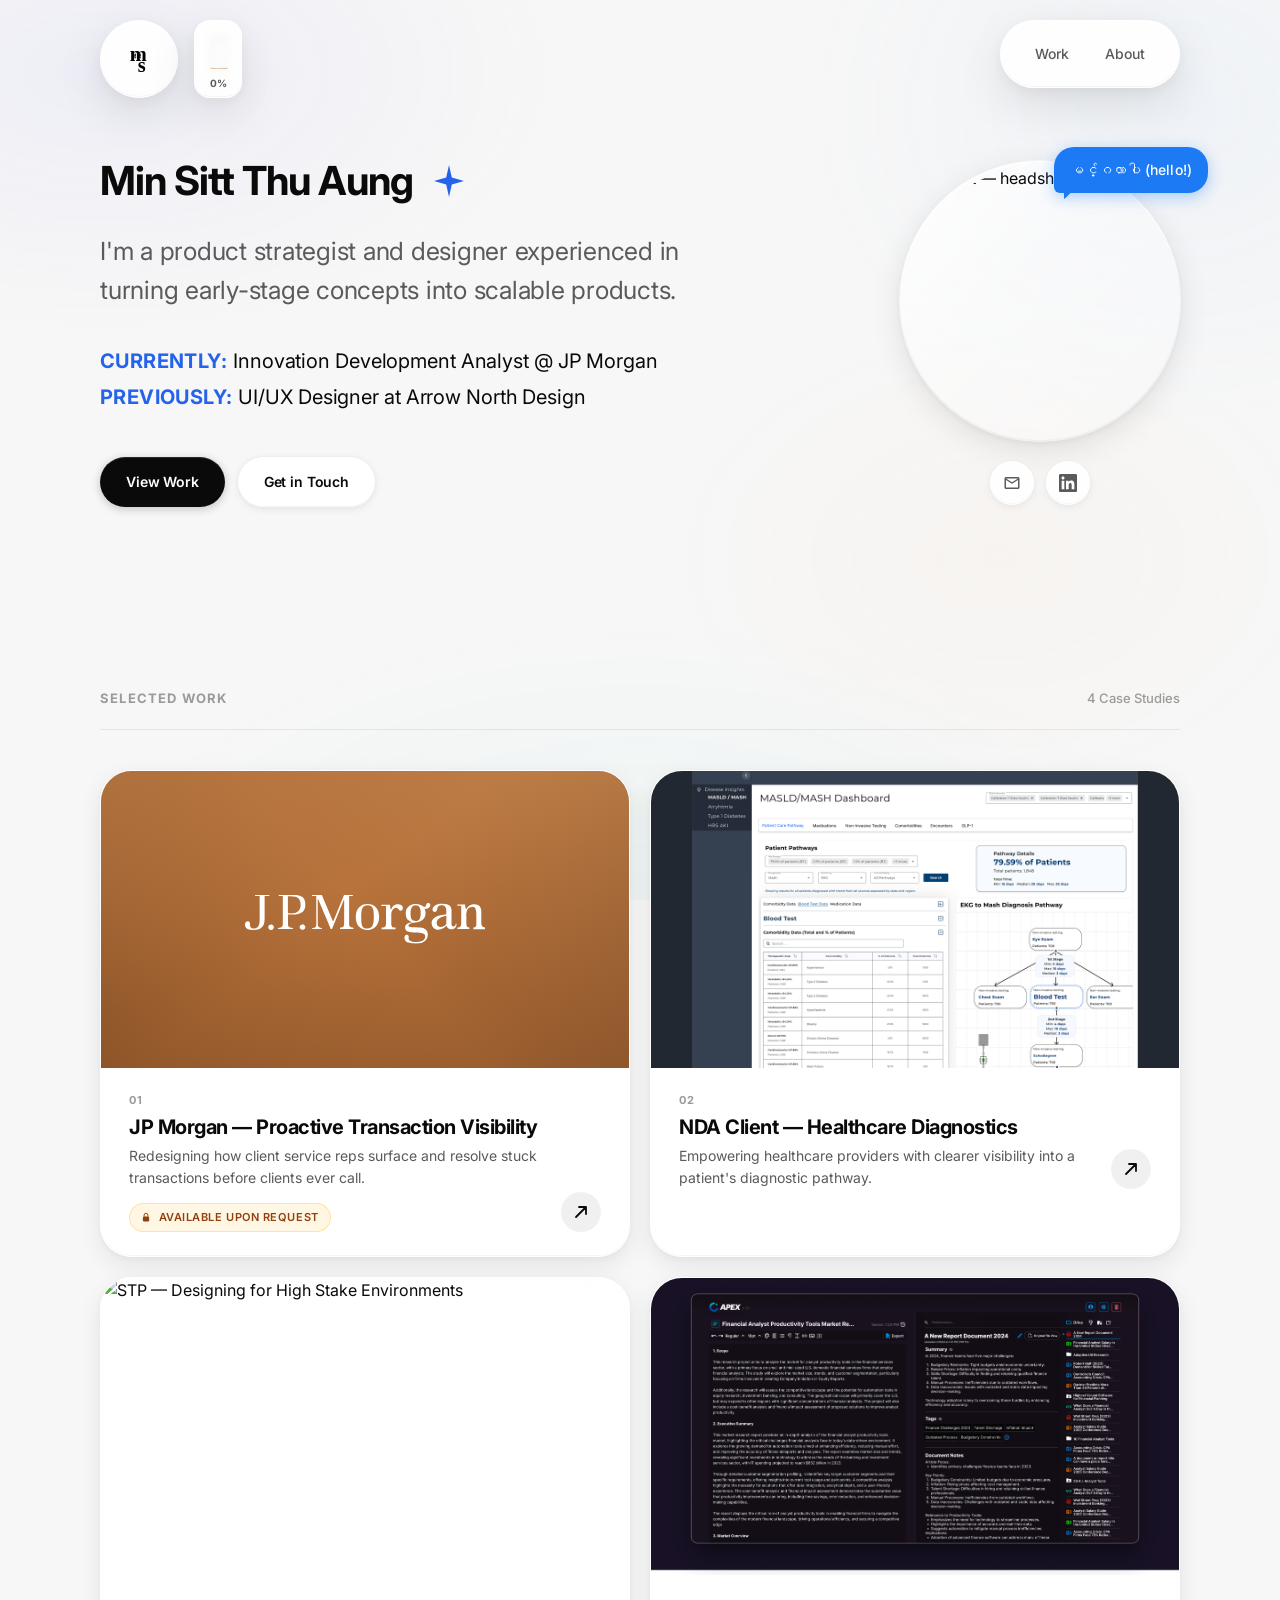
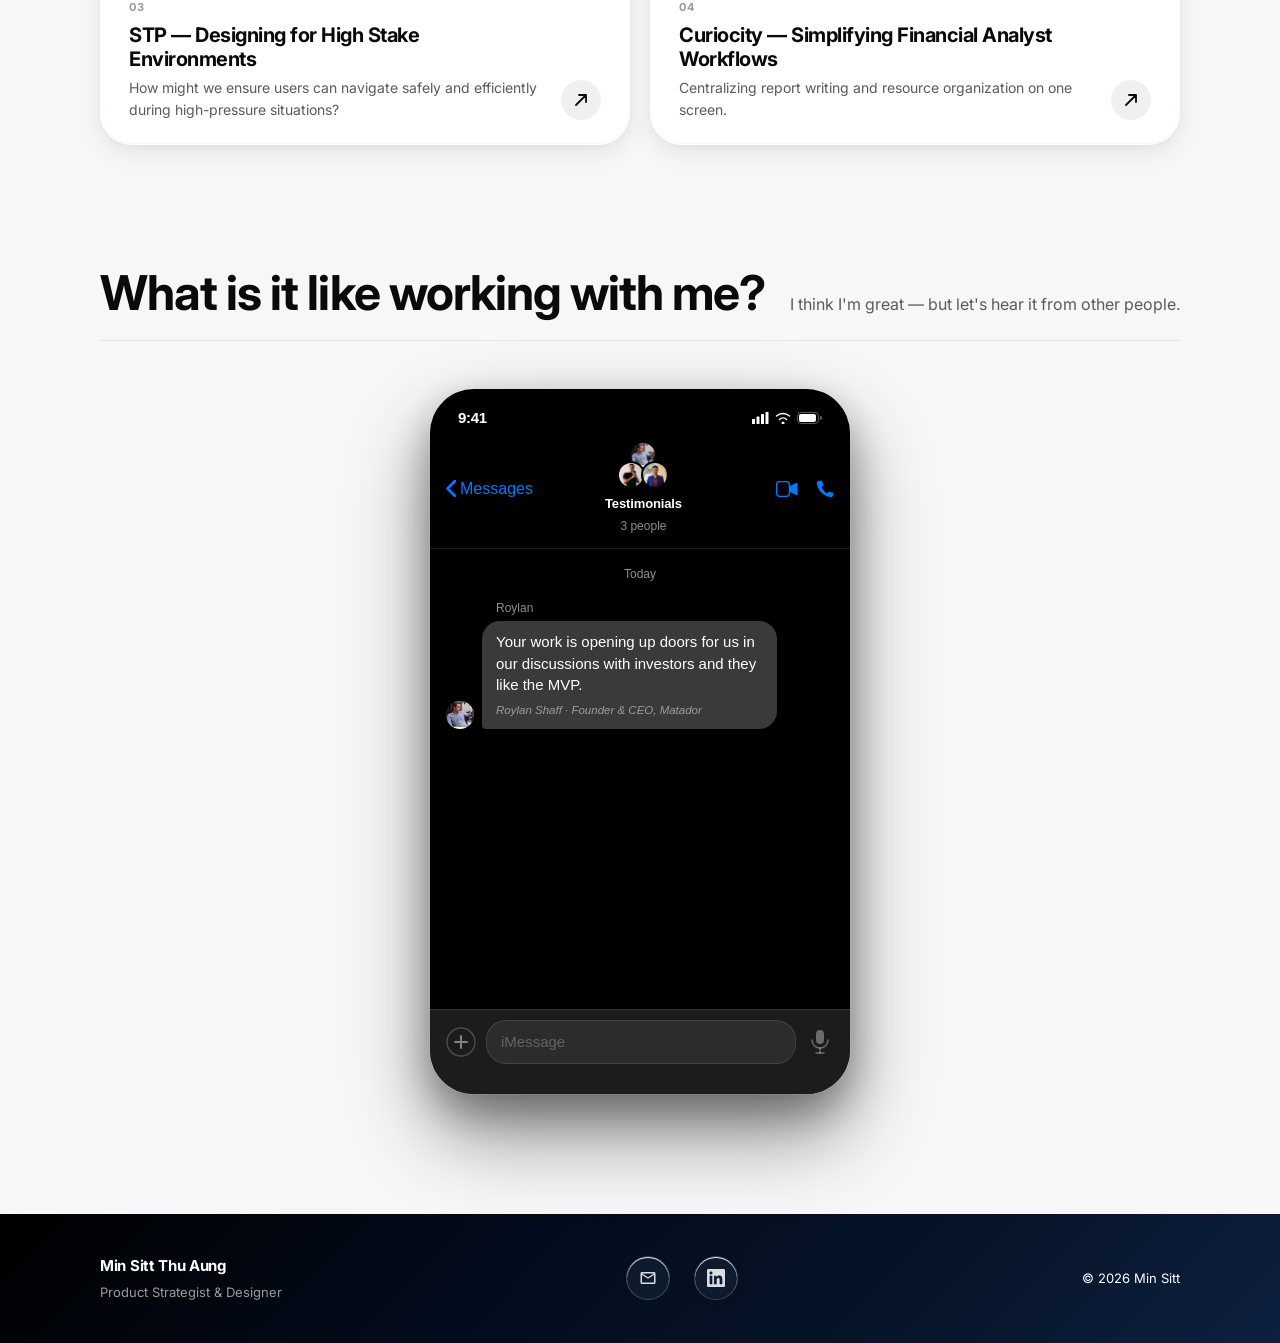
==== index.html @ b894a2c1 "Update Roylan's testimonial message" ====
<!DOCTYPE html>
<html lang="en">
<head>
  <meta charset="UTF-8" />
  <meta name="viewport" content="width=device-width, initial-scale=1.0" />
  <title>Min Sitt — Product Strategist & Designer</title>
  <meta name="description" content="Product strategist and designer experienced in turning early-stage concepts into scalable products." />
  <link rel="stylesheet" href="styles.css" />
  <link rel="stylesheet" href="tea-tracker.css" />
  <link rel="preconnect" href="https://fonts.googleapis.com" />
  <link rel="preconnect" href="https://fonts.gstatic.com" crossorigin />
</head>
<body>

  <!-- ===================== NAVIGATION ===================== -->
  <nav class="nav" role="navigation">
    <div class="nav-left">
      <a href="index.html" class="nav-logo-pill">
        <img src="assets/images/logo.svg" alt="Min Sitt" class="nav-logo" />
      </a>
    </div>
    <div class="nav-links-pill">
      <div class="nav-links">
        <a href="#work">Work</a>
        <a href="about.html">About</a>
      </div>
      <button class="nav-toggle" aria-label="Toggle menu" aria-expanded="false">
        <span></span><span></span><span></span>
      </button>
    </div>
    <div class="nav-mobile" role="menu">
      <a href="#work" role="menuitem">Work</a>
      <a href="about.html" role="menuitem">About</a>
    </div>
  </nav>

  <!-- ===================== HERO ===================== -->
  <main>
    <section class="hero">
      <div class="container">
        <div class="hero-layout">

          <!-- Left: Bio content -->
          <div class="hero-content">
            <h1 class="hero-greeting">
              Min Sitt Thu Aung&nbsp;<em class="hero-star" aria-hidden="true">
                <svg width="36" height="36" viewBox="0 0 36 36" fill="none" xmlns="http://www.w3.org/2000/svg">
                  <path d="M18 2L20.8 14.4L33 18L20.8 21.6L18 34L15.2 21.6L3 18L15.2 14.4L18 2Z" fill="#2563EB"/>
                </svg>
              </em>
            </h1>

            <p class="hero-tagline">
              I'm a product strategist and designer experienced in turning early-stage concepts into scalable products.
            </p>

            <div class="hero-roles">
              <p class="hero-role-line">
                <span class="role-label">CURRENTLY:</span>Innovation Development Analyst @ JP Morgan
              </p>
              <p class="hero-role-line">
                <span class="role-label">PREVIOUSLY:</span>UI/UX Designer at Arrow North Design
              </p>
            </div>

            <div class="hero-cta">
              <a href="#work" class="btn-primary">View Work</a>
              <a href="mailto:minsitt101@gmail.com" class="btn-glass">Get in Touch</a>
            </div>
          </div>

          <!-- Right: Headshot + social icons -->
          <div class="hero-photo-col">
            <div class="hero-photo-wrap">
              <div class="hero-photo-ring">
                <img
                  src="assets/images/headshot.jpg"
                  alt="Min Sitt — headshot"
                  class="hero-photo"
                  loading="eager"
                />
              </div>
              <div class="speech-bubble" aria-hidden="true">
                <span class="speech-bubble-text">မင်္ဂလာပါ (hello!)</span>
              </div>
            </div>
            <div class="hero-socials">
              <!-- Gmail -->
              <a href="mailto:minsitt101@gmail.com" class="social-icon-btn" aria-label="Email Min Sitt">
                <svg viewBox="0 0 24 24" fill="none" xmlns="http://www.w3.org/2000/svg" aria-hidden="true">
                  <path d="M22 6C22 4.9 21.1 4 20 4H4C2.9 4 2 4.9 2 6V18C2 19.1 2.9 20 4 20H20C21.1 20 22 19.1 22 18V6ZM20 6L12 11L4 6H20ZM20 18H4V8L12 13L20 8V18Z" fill="currentColor"/>
                </svg>
              </a>
              <!-- LinkedIn -->
              <a href="https://www.linkedin.com/in/min-sitt-thu-aung/" target="_blank" rel="noopener" class="social-icon-btn" aria-label="Min Sitt on LinkedIn">
                <svg viewBox="0 0 24 24" fill="currentColor" xmlns="http://www.w3.org/2000/svg" aria-hidden="true">
                  <path d="M20.447 20.452H16.893V14.883C16.893 13.555 16.866 11.846 15.041 11.846C13.188 11.846 12.905 13.291 12.905 14.785V20.452H9.351V9H12.765V10.561H12.811C13.288 9.661 14.448 8.711 16.181 8.711C19.782 8.711 20.448 11.081 20.448 14.166V20.452H20.447ZM5.337 7.433C4.193 7.433 3.274 6.507 3.274 5.368C3.274 4.23 4.194 3.305 5.337 3.305C6.477 3.305 7.401 4.23 7.401 5.368C7.401 6.507 6.476 7.433 5.337 7.433ZM7.119 20.452H3.555V9H7.119V20.452ZM22.225 0H1.771C0.792 0 0 0.774 0 1.729V22.271C0 23.227 0.792 24 1.771 24H22.222C23.2 24 24 23.227 24 22.271V1.729C24 0.774 23.2 0 22.222 0H22.225Z"/>
                </svg>
              </a>
            </div>
          </div>

        </div>
      </div>
    </section>

    <!-- ===================== WORK ===================== -->
    <section id="work" class="work">
      <div class="container">

        <div class="section-header">
          <span class="section-title">Selected Work</span>
          <span class="section-count">4 Case Studies</span>
        </div>

        <div class="projects-grid">

          <!-- 01 — JP Morgan Transaction Visibility -->
          <a href="case-study-5.html" class="project-card fade-up">
            <div class="project-preview">
              <div class="grad-jpm project-preview-bg"></div>
              <img src="J.P.Morgan_Logo_0.svg" alt="J.P. Morgan" style="position:absolute;top:50%;left:50%;transform:translate(-50%,-50%);width:240px;height:auto;pointer-events:none;user-select:none;" />
            </div>
            <div class="project-info">
              <div class="project-meta">
                <p class="project-number">01</p>
                <h2 class="project-title">JP Morgan — Proactive Transaction Visibility</h2>
                <p class="project-desc">Redesigning how client service reps surface and resolve stuck transactions before clients ever call.</p>
                <div class="project-tags">
                  <span class="tag tag--nda">
                    <svg viewBox="0 0 16 16" fill="none" xmlns="http://www.w3.org/2000/svg" aria-hidden="true" style="width:10px;height:10px;display:inline-block;vertical-align:middle;margin-right:4px;margin-top:-1px;"><rect x="3" y="7" width="10" height="8" rx="2" fill="currentColor"/><path d="M5 7V5a3 3 0 0 1 6 0v2" stroke="currentColor" stroke-width="1.5" stroke-linecap="round"/></svg>
                    Available Upon Request
                  </span>
                </div>
              </div>
              <div class="project-arrow" aria-hidden="true">
                <svg viewBox="0 0 16 16" fill="none" stroke="currentColor" stroke-width="1.8">
                  <path d="M3 13L13 3M13 3H6M13 3V10" stroke-linecap="round" stroke-linejoin="round"/>
                </svg>
              </div>
            </div>
          </a>

          <!-- 02 — NDA Healthcare -->
          <a href="case-study-3.html" class="project-card fade-up delay-1">
            <div class="project-preview">
              <img src="assets/images/LucemHealthThumbnail.png" alt="NDA Client — Healthcare Diagnostics" />
            </div>
            <div class="project-info">
              <div class="project-meta">
                <p class="project-number">02</p>
                <h2 class="project-title">NDA Client — Healthcare Diagnostics</h2>
                <p class="project-desc">Empowering healthcare providers with clearer visibility into a patient's diagnostic pathway.</p>
              </div>
              <div class="project-arrow" aria-hidden="true">
                <svg viewBox="0 0 16 16" fill="none" stroke="currentColor" stroke-width="1.8">
                  <path d="M3 13L13 3M13 3H6M13 3V10" stroke-linecap="round" stroke-linejoin="round"/>
                </svg>
              </div>
            </div>
          </a>

          <!-- 03 — STP -->
          <a href="case-study-1.html" class="project-card fade-up delay-2">
            <div class="project-preview">
              <img src="assets/images/STPHomePagePicture.png" alt="STP — Designing for High Stake Environments" />
            </div>
            <div class="project-info">
              <div class="project-meta">
                <p class="project-number">03</p>
                <h2 class="project-title">STP — Designing for High Stake Environments</h2>
                <p class="project-desc">How might we ensure users can navigate safely and efficiently during high-pressure situations?</p>
              </div>
              <div class="project-arrow" aria-hidden="true">
                <svg viewBox="0 0 16 16" fill="none" stroke="currentColor" stroke-width="1.8">
                  <path d="M3 13L13 3M13 3H6M13 3V10" stroke-linecap="round" stroke-linejoin="round"/>
                </svg>
              </div>
            </div>
          </a>

          <!-- 04 — Curiocity -->
          <a href="case-study-2.html" class="project-card fade-up delay-3">
            <div class="project-preview">
              <img src="assets/images/CuriocityThumbnail.png" alt="Curiocity — Simplifying Financial Analyst Workflows" />
            </div>
            <div class="project-info">
              <div class="project-meta">
                <p class="project-number">04</p>
                <h2 class="project-title">Curiocity — Simplifying Financial Analyst Workflows</h2>
                <p class="project-desc">Centralizing report writing and resource organization on one screen.</p>
              </div>
              <div class="project-arrow" aria-hidden="true">
                <svg viewBox="0 0 16 16" fill="none" stroke="currentColor" stroke-width="1.8">
                  <path d="M3 13L13 3M13 3H6M13 3V10" stroke-linecap="round" stroke-linejoin="round"/>
                </svg>
              </div>
            </div>
          </a>

        </div>
      </div>
    </section>
    <!-- ===================== TESTIMONIALS ===================== -->
    <section id="testimonials" class="testimonials">
      <div class="container">
        <div class="section-header testimonials-section-header">
          <h2 class="testimonials-heading">What is it like working with me?</h2>
          <p class="testimonials-subheading">I think I'm great — but let's hear it from other people.</p>
        </div>
      </div>

      <!-- iMessage Group Chat -->
      <div class="container">
        <div class="imsg-window fade-up" id="imsgWindow">

          <!-- Status bar -->
          <div class="imsg-status-bar">
            <span class="imsg-time">9:41</span>
            <div class="imsg-status-icons">
              <svg width="17" height="12" viewBox="0 0 17 12" fill="white" aria-hidden="true"><rect x="0" y="7" width="3" height="5" rx="0.5"/><rect x="4.5" y="4.5" width="3" height="7.5" rx="0.5"/><rect x="9" y="2" width="3" height="10" rx="0.5"/><rect x="13.5" y="0" width="3" height="12" rx="0.5"/></svg>
              <svg width="16" height="12" viewBox="0 0 16 12" fill="none" aria-hidden="true"><circle cx="8" cy="11" r="1.5" fill="white"/><path d="M4.5 7.5a5 5 0 0 1 7 0" stroke="white" stroke-width="1.5" stroke-linecap="round"/><path d="M1.5 4a10 10 0 0 1 13 0" stroke="white" stroke-width="1.5" stroke-linecap="round"/></svg>
              <svg width="25" height="12" viewBox="0 0 25 12" fill="none" aria-hidden="true"><rect x="0.5" y="0.5" width="21" height="11" rx="3.5" stroke="white" stroke-opacity="0.35"/><rect x="2" y="2" width="17" height="8" rx="2" fill="white"/><path d="M23 4v4a2 2 0 0 0 0-4z" fill="white" fill-opacity="0.4"/></svg>
            </div>
          </div>

          <!-- Chat header -->
          <div class="imsg-header">
            <button class="imsg-back" aria-label="Back">
              <svg width="10" height="17" viewBox="0 0 10 17" fill="none" aria-hidden="true"><path d="M9 1L1.5 8.5 9 16" stroke="#007AFF" stroke-width="2.5" stroke-linecap="round" stroke-linejoin="round"/></svg>
              <span>Messages</span>
            </button>
            <div class="imsg-header-center">
              <div class="imsg-cluster">
                <img src="assets/images/RoylanShaffHeadshot.jpeg" alt="" class="imsg-cluster-img imsg-cluster-img--1">
                <img src="assets/images/WillBreenHeadshot.jpeg"   alt="" class="imsg-cluster-img imsg-cluster-img--2">
                <img src="assets/images/VikasHeadshot.jpeg"       alt="" class="imsg-cluster-img imsg-cluster-img--3">
              </div>
              <span class="imsg-group-name">Testimonials</span>
              <span class="imsg-member-count">3 people</span>
            </div>
            <div class="imsg-header-actions">
              <button class="imsg-icon-btn" aria-label="Video call">
                <svg width="22" height="16" viewBox="0 0 22 16" fill="none" aria-hidden="true"><rect x="0.5" y="0.5" width="13" height="15" rx="3.5" stroke="#007AFF" stroke-width="1.5"/><path d="M14 5l7.5-3.5v13L14 11V5z" fill="#007AFF"/></svg>
              </button>
              <button class="imsg-icon-btn" aria-label="Phone call">
                <svg width="18" height="18" viewBox="0 0 18 18" fill="none" aria-hidden="true"><path d="M16.5 12.9l-2.8-1.2a1.5 1.5 0 0 0-1.7.4l-1.1 1.3A11.5 11.5 0 0 1 5.6 7l1.3-1.1a1.5 1.5 0 0 0 .4-1.7L6.1 1.5A1.5 1.5 0 0 0 4.4.6L1.8 1.3A1.5 1.5 0 0 0 .75 2.8C1.6 10.5 7.5 16.4 15.2 17.25a1.5 1.5 0 0 0 1.5-1.05l.7-2.6a1.5 1.5 0 0 0-.9-1.7z" fill="#007AFF"/></svg>
              </button>
            </div>
          </div>

          <!-- Chat body -->
          <div class="imsg-body" id="imsgBody">
            <div class="imsg-date-sep">Today</div>

            <!-- Typing: Roylan -->
            <div class="imsg-row imsg-row--in imsg-row--hidden" id="imsgTyping0">
              <img class="imsg-avatar-sm" src="assets/images/RoylanShaffHeadshot.jpeg" alt="">
              <div class="imsg-typing-dots"><span></span><span></span><span></span></div>
            </div>

            <!-- Message 1: Roylan -->
            <div class="imsg-row imsg-row--in imsg-row--hidden" id="imsgMsg0">
              <img class="imsg-avatar-sm" src="assets/images/RoylanShaffHeadshot.jpeg" alt="">
              <div class="imsg-col">
                <span class="imsg-sender-name">Roylan</span>
                <div class="imsg-bubble imsg-bubble--in">
                  Your work is opening up doors for us in our discussions with investors and they like the MVP.
                  <span class="imsg-credit">Roylan Shaff &middot; Founder &amp; CEO, Matador</span>
                </div>
              </div>
            </div>

            <!-- Typing: Will -->
            <div class="imsg-row imsg-row--in imsg-row--hidden" id="imsgTyping1">
              <img class="imsg-avatar-sm" src="assets/images/WillBreenHeadshot.jpeg" alt="">
              <div class="imsg-typing-dots"><span></span><span></span><span></span></div>
            </div>

            <!-- Message 2: Will -->
            <div class="imsg-row imsg-row--in imsg-row--hidden" id="imsgMsg1">
              <img class="imsg-avatar-sm" src="assets/images/WillBreenHeadshot.jpeg" alt="">
              <div class="imsg-col">
                <span class="imsg-sender-name">Will</span>
                <div class="imsg-bubble imsg-bubble--in">
                  Collaborating with Min has been an incredible experience. He embraced uncertainty and consistently asked questions whenever the next steps were unclear. He is eager for new challenges and will remain a valuable asset to any company, large or small.
                  <span class="imsg-credit">Will Breen &middot; CEO, Arrow North Design</span>
                </div>
              </div>
            </div>

            <!-- Typing: Vikas -->
            <div class="imsg-row imsg-row--in imsg-row--hidden" id="imsgTyping2">
              <img class="imsg-avatar-sm" src="assets/images/VikasHeadshot.jpeg" alt="">
              <div class="imsg-typing-dots"><span></span><span></span><span></span></div>
            </div>

            <!-- Message 3: Vikas -->
            <div class="imsg-row imsg-row--in imsg-row--hidden" id="imsgMsg2">
              <img class="imsg-avatar-sm" src="assets/images/VikasHeadshot.jpeg" alt="">
              <div class="imsg-col">
                <span class="imsg-sender-name">Vikas</span>
                <div class="imsg-bubble imsg-bubble--in">
                  Min Sitt had a genuine hand in one of our most meaningful early bets &#x2014; a pre-stay check-in that turned guest survey responses into personalized amenity recommendations. He pushed the concept further than we expected, and his thinking is still baked into how the product works today.
                  <span class="imsg-credit">Vikas Bhetanabhotla &middot; CEO, Nomify</span>
                </div>
              </div>
            </div>

            <!-- My reply -->
            <div class="imsg-row imsg-row--out imsg-row--hidden" id="imsgReply">
              <div class="imsg-col imsg-col--out">
                <div class="imsg-bubble imsg-bubble--out">Great working with you all!</div>
                <span class="imsg-delivered">Delivered</span>
              </div>
            </div>
          </div>

          <!-- Input bar (decorative) -->
          <div class="imsg-input-bar">
            <button class="imsg-input-icon" aria-hidden="true" tabindex="-1">
              <svg width="30" height="30" viewBox="0 0 30 30" fill="none"><circle cx="15" cy="15" r="14" stroke="rgba(255,255,255,0.2)" stroke-width="1.5"/><path d="M15 9v12M9 15h12" stroke="rgba(255,255,255,0.45)" stroke-width="2" stroke-linecap="round"/></svg>
            </button>
            <div class="imsg-input-pill">
              <span class="imsg-input-placeholder">iMessage</span>
            </div>
            <button class="imsg-input-icon" aria-hidden="true" tabindex="-1">
              <svg width="28" height="28" viewBox="0 0 28 28" fill="none"><rect x="10" y="2" width="8" height="14" rx="4" fill="rgba(255,255,255,0.35)"/><path d="M6 12a8 8 0 0 0 16 0" stroke="rgba(255,255,255,0.35)" stroke-width="1.5" stroke-linecap="round" fill="none"/><line x1="14" y1="20" x2="14" y2="25" stroke="rgba(255,255,255,0.35)" stroke-width="1.5" stroke-linecap="round"/><line x1="10" y1="25" x2="18" y2="25" stroke="rgba(255,255,255,0.35)" stroke-width="1.5" stroke-linecap="round"/></svg>
            </button>
          </div>

        </div>
      </div>

    </section>
  </main>

  <!-- ===================== FOOTER ===================== -->
  <footer class="footer">
    <div class="container">
      <div class="footer-inner">
        <div class="footer-left">
          <span class="footer-name">Min Sitt Thu Aung</span>
          <span class="footer-tagline">Product Strategist &amp; Designer</span>
        </div>
        <nav class="footer-links" aria-label="Footer links">
          <a href="mailto:minsitt101@gmail.com" class="social-icon-btn" aria-label="Email Min Sitt">
            <svg viewBox="0 0 24 24" fill="none" xmlns="http://www.w3.org/2000/svg" aria-hidden="true">
              <path d="M22 6C22 4.9 21.1 4 20 4H4C2.9 4 2 4.9 2 6V18C2 19.1 2.9 20 4 20H20C21.1 20 22 19.1 22 18V6ZM20 6L12 11L4 6H20ZM20 18H4V8L12 13L20 8V18Z" fill="currentColor"/>
            </svg>
          </a>
          <a href="https://www.linkedin.com/in/min-sitt-thu-aung/" target="_blank" rel="noopener" class="social-icon-btn" aria-label="Min Sitt on LinkedIn">
            <svg viewBox="0 0 24 24" fill="currentColor" xmlns="http://www.w3.org/2000/svg" aria-hidden="true">
              <path d="M20.447 20.452H16.893V14.883C16.893 13.555 16.866 11.846 15.041 11.846C13.188 11.846 12.905 13.291 12.905 14.785V20.452H9.351V9H12.765V10.561H12.811C13.288 9.661 14.448 8.711 16.181 8.711C19.782 8.711 20.448 11.081 20.448 14.166V20.452H20.447ZM5.337 7.433C4.193 7.433 3.274 6.507 3.274 5.368C3.274 4.23 4.194 3.305 5.337 3.305C6.477 3.305 7.401 4.23 7.401 5.368C7.401 6.507 6.476 7.433 5.337 7.433ZM7.119 20.452H3.555V9H7.119V20.452ZM22.225 0H1.771C0.792 0 0 0.774 0 1.729V22.271C0 23.227 0.792 24 1.771 24H22.222C23.2 24 24 23.227 24 22.271V1.729C24 0.774 23.2 0 22.222 0H22.225Z"/>
            </svg>
          </a>
        </nav>
        <span class="footer-copy">&copy; 2026 Min Sitt</span>
      </div>
    </div>
  </footer>

  <!-- Idle nudge -->
  <a href="#work" class="idle-nudge" id="idleNudge" aria-hidden="true">
    <span class="idle-nudge-text">Still here? Check out my work below!</span>
    <svg class="idle-nudge-arrow" viewBox="0 0 16 16" fill="none" stroke="currentColor" stroke-width="2" width="16" height="16">
      <path d="M3 6l5 5 5-5" stroke-linecap="round" stroke-linejoin="round"/>
    </svg>
  </a>

  <script src="script.js"></script>
  <script src="tea-tracker.js"></script>
</body>
</html>
---- styles.css ----
/* ============================================
   MIN SITT — PORTFOLIO
   Design System: Apple Liquid Glass Aesthetic
   ============================================ */

@import url('https://fonts.googleapis.com/css2?family=Inter:ital,opsz,wght@0,14..32,300;0,14..32,400;0,14..32,500;0,14..32,600;0,14..32,700;1,14..32,400&display=swap');
@import url('https://fonts.googleapis.com/css2?family=Libre+Baskerville:ital,wght@0,400;0,700;1,400&display=swap');

/* --- Root Variables --- */
:root {
  --font: 'Inter', -apple-system, BlinkMacSystemFont, 'Segoe UI', sans-serif;

  /* Colors */
  --bg: #F7F7F7;
  --surface: #FFFFFF;
  --text-primary: #0A0A0A;
  --text-secondary: #5A5A5A;
  --text-tertiary: #9A9A9A;
  --accent-blue: #2563EB;  /* blue for CURRENTLY / PREVIOUSLY */
  --border: rgba(0, 0, 0, 0.07);

  /* Liquid Glass */
  --glass-bg: rgba(255, 255, 255, 0.72);
  --glass-bg-strong: rgba(255, 255, 255, 0.90);
  --glass-border: rgba(255, 255, 255, 0.65);
  --glass-border-subtle: rgba(0, 0, 0, 0.07);
  --glass-blur: blur(24px) saturate(180%);
  --glass-blur-strong: blur(48px) saturate(200%);

  /* Shadows */
  --shadow-xs:  0 1px 3px rgba(0,0,0,0.05), 0 1px 2px rgba(0,0,0,0.03);
  --shadow-sm:  0 2px 8px rgba(0,0,0,0.06), 0 1px 3px rgba(0,0,0,0.04);
  --shadow-md:  0 8px 24px rgba(0,0,0,0.08), 0 2px 8px rgba(0,0,0,0.04);
  --shadow-lg:  0 16px 48px rgba(0,0,0,0.10), 0 4px 16px rgba(0,0,0,0.05);
  --shadow-xl:  0 32px 80px rgba(0,0,0,0.12), 0 8px 24px rgba(0,0,0,0.06);
  --glass-inset: inset 0 1px 0 rgba(255,255,255,0.90), inset 0 -1px 0 rgba(0,0,0,0.04);

  /* Radii */
  --r-sm:   10px;
  --r-md:   16px;
  --r-lg:   24px;
  --r-xl:   32px;
  --r-2xl:  40px;
  --r-pill: 100px;

  /* Transitions */
  --ease: cubic-bezier(0.25, 0.46, 0.45, 0.94);
  --ease-out: cubic-bezier(0.0, 0.0, 0.2, 1);
  --dur: 0.3s;
  --dur-slow: 0.55s;
}

/* --- Reset --- */
*, *::before, *::after { box-sizing: border-box; margin: 0; padding: 0; }

html {
  scroll-behavior: smooth;
  -webkit-font-smoothing: antialiased;
  -moz-osx-font-smoothing: grayscale;
  text-rendering: optimizeLegibility;
}

body {
  font-family: var(--font);
  background-color: var(--bg);
  color: var(--text-primary);
  line-height: 1.6;
  overflow-x: hidden;
}

a { text-decoration: none; color: inherit; }
img { max-width: 100%; height: auto; display: block; }

/* Ambient background — gives glass something to refract against */
body::before {
  content: '';
  position: fixed;
  inset: 0;
  background:
    radial-gradient(ellipse 55% 45% at 8%  8%,  rgba(99,102,241,0.06)  0%, transparent 65%),
    radial-gradient(ellipse 45% 55% at 92% 12%, rgba(96,165,250,0.05)  0%, transparent 65%),
    radial-gradient(ellipse 65% 45% at 50% 98%, rgba(20,184,166,0.04)  0%, transparent 65%),
    radial-gradient(ellipse 40% 40% at 78% 62%, rgba(251,146,60,0.03)  0%, transparent 65%);
  pointer-events: none;
  z-index: -1;
}

/* --- Container --- */
.container {
  max-width: 1160px;
  margin: 0 auto;
  padding: 0 40px;
}

/* ============================================
   NAVIGATION — Floating Glass Pill
   ============================================ */
.nav {
  position: fixed;
  top: 20px;
  left: 0;
  right: 0;
  z-index: 1000;
  max-width: 1160px;
  margin: 0 auto;
  padding: 0 40px;
  display: flex;
  justify-content: space-between;
  align-items: flex-start;
  pointer-events: none;
}

/* Left nav group: logo pill + tea tracker */
.nav-left {
  display: flex;
  align-items: flex-start;
  gap: 16px;
}

/* Shared glass pill base */
.nav-logo-pill,
.nav-links-pill {
  background: var(--glass-bg-strong);
  backdrop-filter: var(--glass-blur-strong);
  -webkit-backdrop-filter: var(--glass-blur-strong);
  border: 1px solid var(--glass-border);
  box-shadow: var(--glass-inset), var(--shadow-lg);
  pointer-events: auto;
  transition: box-shadow var(--dur) var(--ease);
}

/* Left: circular logo pill */
.nav-logo-pill {
  display: flex;
  align-items: center;
  justify-content: center;
  border-radius: 50%;
  width: 78px;
  height: 78px;
  flex-shrink: 0;
}

.nav-logo {
  display: block;
  height: 54px;
  width: auto;
}

/* Right: links pill */
.nav-links-pill {
  border-radius: var(--r-pill);
  padding: 14px 18px;
  display: flex;
  align-items: center;
}

.nav-links {
  display: flex;
  align-items: center;
  gap: 4px;
}

.nav-links a {
  font-size: 14px;
  font-weight: 500;
  color: var(--text-secondary);
  padding: 8px 16px;
  border-radius: var(--r-pill);
  transition: all var(--dur) var(--ease);
  white-space: nowrap;
}
.nav-links a:hover, .nav-links a.active {
  color: var(--text-primary);
  background: rgba(0,0,0,0.055);
}

/* Hamburger */
.nav-toggle {
  display: none;
  flex-direction: column;
  gap: 5px;
  background: none;
  border: none;
  cursor: pointer;
  padding: 8px;
  border-radius: var(--r-sm);
  color: var(--text-primary);
  transition: background var(--dur) var(--ease);
}
.nav-toggle:hover { background: rgba(0,0,0,0.05); }
.nav-toggle span {
  display: block;
  width: 20px;
  height: 1.5px;
  background: currentColor;
  border-radius: 2px;
  transition: all var(--dur) var(--ease);
}
.nav-toggle.open span:nth-child(1) { transform: translateY(6.5px) rotate(45deg); }
.nav-toggle.open span:nth-child(2) { opacity: 0; transform: scaleX(0); }
.nav-toggle.open span:nth-child(3) { transform: translateY(-6.5px) rotate(-45deg); }

/* Mobile dropdown */
.nav-mobile {
  display: none;
  position: absolute;
  top: calc(100% + 10px);
  left: 0; right: 0;
  background: var(--glass-bg-strong);
  backdrop-filter: var(--glass-blur-strong);
  -webkit-backdrop-filter: var(--glass-blur-strong);
  border: 1px solid var(--glass-border);
  border-radius: var(--r-lg);
  box-shadow: var(--glass-inset), var(--shadow-xl);
  padding: 10px;
  flex-direction: column;
  gap: 2px;
  animation: menuIn 0.22s var(--ease) both;
  pointer-events: auto;
}
.nav-mobile.open { display: flex; }
.nav-mobile a {
  font-size: 16px;
  font-weight: 500;
  color: var(--text-secondary);
  padding: 14px 18px;
  border-radius: var(--r-md);
  transition: all var(--dur) var(--ease);
}
.nav-mobile a:hover { color: var(--text-primary); background: rgba(0,0,0,0.04); }

@keyframes menuIn {
  from { opacity: 0; transform: translateY(-8px); }
  to   { opacity: 1; transform: translateY(0); }
}

/* ============================================
   HERO
   1999–1100px desktop spec:
     Name:    40px
     Tagline: 25px
     Role:    20px
   ============================================ */
.hero {
  padding-top: 158px;
  padding-bottom: 100px;
}

.hero-greeting {
  font-size: 40px;
  font-weight: 700;
  letter-spacing: -0.025em;
  line-height: 1.15;
  color: var(--text-primary);
  margin-bottom: 28px;
  display: flex;
  align-items: center;
  gap: 10px;
  flex-wrap: wrap;
  opacity: 0;
  animation: fadeUp 0.65s var(--ease) 0.05s both;
}

.hero-star {
  display: inline-flex;
  align-items: center;
  color: var(--accent-blue);
  font-style: normal;
}

.hero-tagline {
  font-size: 25px;
  font-weight: 400;
  line-height: 1.55;
  color: var(--text-secondary);
  max-width: 640px;
  margin-bottom: 36px;
  letter-spacing: -0.01em;
  opacity: 0;
  animation: fadeUp 0.65s var(--ease) 0.15s both;
}

.hero-roles {
  display: flex;
  flex-direction: column;
  gap: 6px;
  margin-bottom: 44px;
  opacity: 0;
  animation: fadeUp 0.65s var(--ease) 0.25s both;
}

.hero-role-line {
  font-size: 20px;
  font-weight: 400;
  line-height: 1.5;
  color: var(--text-primary);
  letter-spacing: -0.005em;
}

.hero-role-line .role-label {
  font-weight: 700;
  color: var(--accent-blue);
  letter-spacing: 0.02em;
  font-size: 20px;
  margin-right: 6px;
}

.hero-cta {
  display: flex;
  align-items: center;
  gap: 12px;
  flex-wrap: wrap;
  opacity: 0;
  animation: fadeUp 0.65s var(--ease) 0.35s both;
}

/* Buttons */
.btn-primary {
  display: inline-flex;
  align-items: center;
  gap: 8px;
  background: var(--text-primary);
  color: #FFF;
  font-size: 14px;
  font-weight: 600;
  letter-spacing: -0.01em;
  padding: 14px 26px;
  border-radius: var(--r-pill);
  box-shadow: 0 2px 10px rgba(0,0,0,0.22), inset 0 1px 0 rgba(255,255,255,0.12);
  transition: all var(--dur) var(--ease);
}
.btn-primary:hover {
  transform: translateY(-2px) scale(1.02);
  box-shadow: 0 8px 28px rgba(0,0,0,0.26), inset 0 1px 0 rgba(255,255,255,0.12);
  opacity: 0.88;
}
.btn-primary:active { transform: translateY(0) scale(0.99); }

.btn-glass {
  display: inline-flex;
  align-items: center;
  gap: 8px;
  background: var(--glass-bg-strong);
  backdrop-filter: var(--glass-blur);
  -webkit-backdrop-filter: var(--glass-blur);
  border: 1px solid var(--glass-border-subtle);
  color: var(--text-primary);
  font-size: 14px;
  font-weight: 600;
  letter-spacing: -0.01em;
  padding: 14px 26px;
  border-radius: var(--r-pill);
  box-shadow: var(--glass-inset), var(--shadow-sm);
  transition: all var(--dur) var(--ease);
}
.btn-glass:hover {
  transform: translateY(-2px) scale(1.02);
  box-shadow: var(--glass-inset), var(--shadow-md);
}
.btn-glass:active { transform: translateY(0) scale(0.99); }

/* ============================================
   HERO LAYOUT — Side by side
   ============================================ */
.hero-layout {
  display: flex;
  align-items: center;
  gap: 72px;
}

.hero-content {
  flex: 1;
  min-width: 0;
}

/* ---- Photo column ---- */
.hero-photo-col {
  flex-shrink: 0;
  display: flex;
  flex-direction: column;
  align-items: center;
  gap: 20px;
  opacity: 0;
  animation: fadeUp 0.65s var(--ease) 0.4s both;
}

.hero-photo-wrap {
  position: relative;
}

/* Outer glow ring — Liquid Glass style */
.hero-photo-ring {
  width: 280px;
  height: 280px;
  border-radius: 50%;
  padding: 5px;
  background: linear-gradient(
    135deg,
    rgba(255, 255, 255, 0.90) 0%,
    rgba(255, 255, 255, 0.45) 40%,
    rgba(255, 255, 255, 0.20) 100%
  );
  box-shadow:
    0 0 0 1px rgba(255, 255, 255, 0.60),
    0 8px 32px rgba(0, 0, 0, 0.10),
    0 2px 8px rgba(0, 0, 0, 0.06),
    inset 0 1px 0 rgba(255, 255, 255, 0.95),
    inset 0 -1px 0 rgba(0, 0, 0, 0.04);
  backdrop-filter: blur(2px);
  -webkit-backdrop-filter: blur(2px);
  transition: box-shadow var(--dur-slow) var(--ease);
}

.hero-photo-ring:hover {
  box-shadow:
    0 0 0 1px rgba(255, 255, 255, 0.75),
    0 16px 48px rgba(0, 0, 0, 0.13),
    0 4px 12px rgba(0, 0, 0, 0.07),
    inset 0 1px 0 rgba(255, 255, 255, 0.95),
    inset 0 -1px 0 rgba(0, 0, 0, 0.04);
}

.hero-photo {
  width: 100%;
  height: 100%;
  border-radius: 50%;
  object-fit: cover;
  object-position: center top;
  display: block;
}

/* ---- Social icons ---- */
.hero-socials {
  display: flex;
  align-items: center;
  gap: 12px;
}

.social-icon-btn {
  display: inline-flex;
  align-items: center;
  justify-content: center;
  width: 44px;
  height: 44px;
  border-radius: 50%;
  background: var(--glass-bg-strong);
  backdrop-filter: var(--glass-blur);
  -webkit-backdrop-filter: var(--glass-blur);
  border: 1px solid var(--glass-border);
  box-shadow: var(--glass-inset), var(--shadow-sm);
  color: var(--text-secondary);
  transition: all var(--dur) var(--ease);
}

.social-icon-btn svg {
  width: 18px;
  height: 18px;
}

.social-icon-btn:hover {
  color: var(--text-primary);
  background: rgba(255, 255, 255, 0.95);
  transform: translateY(-2px) scale(1.06);
  box-shadow: var(--glass-inset), var(--shadow-md);
}

.social-icon-btn:active {
  transform: translateY(0) scale(0.97);
}

/* ============================================
   WORK SECTION
   ============================================ */
.work {
  padding: 80px 0 120px;
}

.section-header {
  display: flex;
  align-items: baseline;
  justify-content: space-between;
  margin-bottom: 40px;
  padding-bottom: 20px;
  border-bottom: 1px solid var(--border);
}

.section-title {
  font-size: 13px;
  font-weight: 700;
  letter-spacing: 0.09em;
  text-transform: uppercase;
  color: var(--text-tertiary);
}

.section-count {
  font-size: 13px;
  font-weight: 500;
  color: var(--text-tertiary);
}

/* Projects Grid */
.projects-grid {
  display: grid;
  grid-template-columns: repeat(2, 1fr);
  gap: 20px;
}


/* Project Card — Liquid Glass */
.project-card {
  display: block;
  border-radius: var(--r-xl);
  overflow: hidden;
  text-decoration: none;
  color: inherit;
  background: var(--glass-bg-strong);
  backdrop-filter: var(--glass-blur);
  -webkit-backdrop-filter: var(--glass-blur);
  border: 1px solid rgba(255,255,255,0.75);
  box-shadow: var(--glass-inset), var(--shadow-md);
  transition:
    transform var(--dur) var(--ease),
    box-shadow var(--dur) var(--ease);
  position: relative;
}
.project-card:hover {
  transform: translateY(-7px) scale(1.006);
  box-shadow: var(--glass-inset), var(--shadow-xl);
}
.project-card:active {
  transform: translateY(-2px) scale(1.003);
}

/* Preview */
.project-preview {
  width: 100%;
  aspect-ratio: 16 / 9;
  overflow: hidden;
  position: relative;
}

.project-preview-bg {
  width: 100%; height: 100%;
  transition: transform var(--dur-slow) var(--ease);
}
.project-card:hover .project-preview-bg { transform: scale(1.04); }

.project-preview img {
  position: absolute;
  inset: 0;
  width: 100%; height: 100%;
  object-fit: cover;
  transition: transform var(--dur-slow) var(--ease);
}
.project-card:hover .project-preview img { transform: scale(1.04); }

/* Info panel */
.project-info {
  padding: 24px 28px;
  position: relative;
  padding-right: 80px;
}

.project-meta { flex: 1; }

.project-number {
  font-size: 11px;
  font-weight: 700;
  letter-spacing: 0.08em;
  text-transform: uppercase;
  color: var(--text-tertiary);
  margin-bottom: 6px;
}

.project-title {
  font-size: 20px;
  font-weight: 700;
  letter-spacing: -0.025em;
  line-height: 1.2;
  color: var(--text-primary);
  margin-bottom: 6px;
}

.project-desc {
  font-size: 14px;
  color: var(--text-secondary);
  line-height: 1.55;
  max-width: 560px;
}

.project-tags {
  display: flex;
  flex-wrap: wrap;
  gap: 6px;
  margin-top: 14px;
}

.tag {
  display: inline-block;
  font-size: 11px;
  font-weight: 600;
  letter-spacing: 0.05em;
  text-transform: uppercase;
  color: var(--text-secondary);
  background: rgba(0,0,0,0.05);
  border: 1px solid rgba(0,0,0,0.06);
  padding: 5px 11px;
  border-radius: var(--r-pill);
}

.tag--nda {
  color: #92400E;
  background: rgba(251, 191, 36, 0.12);
  border-color: rgba(251, 191, 36, 0.35);
}

/* NDA Gate — case study locked section */
.cs-nda-gate {
  display: flex;
  flex-direction: column;
  align-items: center;
  justify-content: center;
  text-align: center;
  padding: 80px 24px 100px;
  gap: 20px;
}

.cs-nda-gate-label {
  font-size: 18px;
  font-weight: 500;
  color: var(--text-primary);
  letter-spacing: 0.04em;
}

.cs-nda-gate .social-icon-btn {
  width: 48px;
  height: 48px;
  font-size: 22px;
}

.project-arrow {
  display: flex;
  align-items: center;
  justify-content: center;
  width: 40px; height: 40px;
  border-radius: 50%;
  background: rgba(0,0,0,0.06);
  color: var(--text-primary);
  position: absolute;
  right: 28px;
  bottom: 24px;
  transition: all var(--dur) var(--ease);
}
.project-card:hover .project-arrow {
  background: var(--text-primary);
  color: #FFF;
  transform: translate(2px, -2px);
}
.project-arrow svg { width: 16px; height: 16px; }

/* Project-specific gradient palettes (swap divs for real screenshots) */
/* STP — high-stakes, alert, authority */
.grad-stp {
  background: linear-gradient(135deg, #0c0c1e 0%, #1a1040 40%, #2d1b69 70%, #4c1d95 100%);
}
/* Curiocity — finance, data, clarity */
.grad-curiocity {
  background: linear-gradient(135deg, #0a0f1e 0%, #0f1f3d 40%, #1e3a6e 70%, #1d4ed8 100%);
}
/* NDA Healthcare — clinical, trust, diagnostics */
.grad-health {
  background: linear-gradient(135deg, #022c22 0%, #064e3b 45%, #065f46 75%, #047857 100%);
}
/* Snackpass — energy, food, social rewards */
.grad-snackpass {
  background: linear-gradient(135deg, #3b0a1c 0%, #831843 40%, #be185d 70%, #e11d48 100%);
}
/* JP Morgan — new terracotta/copper brand */
.grad-jpm {
  background:
    linear-gradient(160deg, rgba(180, 120, 70, 0.55) 0%, transparent 50%),
    linear-gradient(320deg, rgba(100, 58, 28, 0.50) 0%, transparent 55%),
    linear-gradient(220deg, rgba(210, 155, 100, 0.40) 0%, transparent 45%),
    linear-gradient(50deg,  rgba(90,  50, 20, 0.45) 0%, transparent 50%),
    #B8723A;
}

/* ============================================
   FOOTER
   ============================================ */
.footer {
  padding: 40px 0;
  background: linear-gradient(135deg, #000000 0%, #030c1e 40%, #071428 70%, #0d2040 100%);
  border-top: none;
}

/* Override text colors for accessibility against dark footer background */
.footer-name {
  color: #FFFFFF;
}
.footer-tagline {
  color: rgba(255, 255, 255, 0.75);
}
.footer-copy {
  color: #ffffff;
}

/* Icon buttons tuned for dark footer — solid background so browser chrome doesn't bleed through */
.footer .social-icon-btn {
  color: rgba(255, 255, 255, 0.85);
  background: #0d1b2e;
  border-color: rgba(255, 255, 255, 0.2);
}
.footer .social-icon-btn:hover {
  color: #ffffff;
  background: #142540;
  border-color: rgba(255, 255, 255, 0.35);
  box-shadow: var(--glass-inset), 0 0 16px rgba(100, 160, 255, 0.2);
}

.footer-inner {
  display: flex;
  align-items: center;
  justify-content: space-between;
  flex-wrap: wrap;
  gap: 20px;
}

.footer-left { display: flex; flex-direction: column; gap: 4px; }

.footer-name {
  font-size: 15px;
  font-weight: 700;
  letter-spacing: -0.02em;
}

.footer-tagline {
  font-size: 13px;
  color: var(--text-tertiary);
}

.footer-links {
  display: flex;
  align-items: center;
  gap: 24px;
  flex-wrap: wrap;
}
.footer-links a {
  font-size: 14px;
  font-weight: 500;
  color: var(--text-secondary);
  transition: color var(--dur) var(--ease);
}
.footer-links a:hover { color: var(--text-primary); }

.footer-copy {
  font-size: 13px;
  color: #ffffff;
}

/* ============================================
   CASE STUDY PAGES
   ============================================ */
.cs-page { padding-top: 140px; }

.back-link {
  display: inline-flex;
  align-items: center;
  gap: 8px;
  font-size: 14px;
  font-weight: 500;
  color: var(--text-secondary);
  margin-bottom: 40px;
  padding: 10px 18px;
  border-radius: var(--r-pill);
  background: var(--glass-bg-strong);
  backdrop-filter: var(--glass-blur);
  -webkit-backdrop-filter: var(--glass-blur);
  border: 1px solid var(--glass-border-subtle);
  box-shadow: var(--glass-inset), var(--shadow-xs);
  transition: all var(--dur) var(--ease);
}
.back-link:hover {
  color: var(--text-primary);
  transform: translateX(-3px);
  box-shadow: var(--glass-inset), var(--shadow-sm);
}
.back-link svg { width: 14px; height: 14px; }

.cs-eyebrow {
  font-size: 12px;
  font-weight: 700;
  letter-spacing: 0.1em;
  text-transform: uppercase;
  color: var(--text-tertiary);
  margin-bottom: 18px;
}

.cs-title {
  font-size: clamp(36px, 5.5vw, 68px);
  font-weight: 700;
  letter-spacing: -0.04em;
  line-height: 1.05;
  margin-bottom: 22px;
  max-width: 900px;
}

.cs-subtitle {
  font-size: clamp(17px, 2vw, 21px);
  color: var(--text-secondary);
  line-height: 1.55;
  max-width: 680px;
  margin-bottom: 44px;
  font-weight: 400;
  letter-spacing: -0.01em;
}

/* Meta pills strip */
.cs-meta-strip {
  display: flex;
  flex-wrap: wrap;
  gap: 10px;
  margin-bottom: 72px;
}

.cs-meta-pill {
  display: flex;
  align-items: center;
  gap: 10px;
  background: var(--glass-bg-strong);
  backdrop-filter: var(--glass-blur);
  -webkit-backdrop-filter: var(--glass-blur);
  border: 1px solid var(--glass-border-subtle);
  border-radius: var(--r-pill);
  box-shadow: var(--glass-inset), var(--shadow-xs);
  padding: 11px 20px;
}
.cs-meta-pill .pill-label {
  font-size: 11px;
  font-weight: 700;
  letter-spacing: 0.07em;
  text-transform: uppercase;
  color: var(--text-tertiary);
}
.cs-meta-pill .pill-sep {
  width: 1px; height: 12px;
  background: var(--border);
}
.cs-meta-pill .pill-value {
  font-size: 13px;
  font-weight: 600;
  color: var(--text-primary);
}

/* Hero image */
.cs-hero-image {
  width: 100%;
  border-radius: var(--r-xl);
  overflow: hidden;
  margin-bottom: 100px;
  box-shadow: var(--shadow-xl);
}
.cs-hero-image img {
  width: 100%; height: auto;
  display: block;
}
.cs-hero-image-placeholder {
  width: 100%; height: 100%;
  display: flex;
  align-items: center;
  justify-content: center;
  font-size: 13px;
  font-weight: 600;
  color: rgba(255,255,255,0.5);
  letter-spacing: 0.08em;
  text-transform: uppercase;
}

/* Content body */
.cs-body {
  max-width: 760px;
  margin: 0 auto;
  padding-bottom: 120px;
}

.cs-section {
  margin-bottom: 80px;
}

.cs-section-label {
  font-size: 11px;
  font-weight: 700;
  letter-spacing: 0.1em;
  text-transform: uppercase;
  color: var(--text-tertiary);
  margin-bottom: 20px;
  padding-bottom: 14px;
  border-bottom: 1px solid var(--border);
}

.cs-section h2 {
  font-size: clamp(24px, 3vw, 34px);
  font-weight: 700;
  letter-spacing: -0.025em;
  line-height: 1.2;
  margin-bottom: 20px;
}

.cs-section h3 {
  font-size: clamp(18px, 2.2vw, 22px);
  font-weight: 700;
  letter-spacing: -0.02em;
  line-height: 1.25;
  margin-bottom: 12px;
  margin-top: 44px;
}
.cs-section h3:first-child { margin-top: 0; }

.cs-section p {
  font-size: 17px;
  line-height: 1.78;
  color: var(--text-secondary);
  margin-bottom: 20px;
}
.cs-section p:last-child { margin-bottom: 0; }

.cs-section ul, .cs-section ol {
  padding-left: 22px;
  margin-bottom: 20px;
}
.cs-section li {
  font-size: 17px;
  line-height: 1.78;
  color: var(--text-secondary);
  margin-bottom: 8px;
}

/* Highlight / Callout */
.cs-callout {
  background: var(--glass-bg);
  backdrop-filter: var(--glass-blur);
  -webkit-backdrop-filter: var(--glass-blur);
  border: 1px solid var(--glass-border-subtle);
  border-radius: var(--r-lg);
  box-shadow: var(--glass-inset), var(--shadow-sm);
  padding: 32px 36px;
  margin: 40px 0;
}

.cs-callout blockquote {
  font-size: clamp(17px, 2vw, 22px);
  font-weight: 500;
  font-style: italic;
  line-height: 1.55;
  color: var(--text-primary);
  letter-spacing: -0.01em;
}

.cs-callout .quote-attr {
  font-size: 12px;
  font-weight: 700;
  color: var(--text-tertiary);
  margin-top: 16px;
  font-style: normal;
  letter-spacing: 0.07em;
  text-transform: uppercase;
}

/* Stats row */
.cs-stats {
  display: grid;
  grid-template-columns: repeat(3, 1fr);
  gap: 16px;
  margin: 40px 0;
}

.stat-card {
  background: var(--glass-bg-strong);
  backdrop-filter: var(--glass-blur);
  -webkit-backdrop-filter: var(--glass-blur);
  border: 1px solid var(--glass-border-subtle);
  border-radius: var(--r-lg);
  box-shadow: var(--glass-inset), var(--shadow-sm);
  padding: 24px 20px;
  text-align: center;
}

.stat-value {
  font-size: clamp(28px, 4vw, 40px);
  font-weight: 700;
  letter-spacing: -0.04em;
  line-height: 1;
  margin-bottom: 8px;
}
.stat-label {
  font-size: 13px;
  font-weight: 500;
  color: var(--text-secondary);
}

/* Wide images */
.cs-image-full {
  width: calc(100% + 80px);
  margin-left: -40px;
  border-radius: var(--r-xl);
  overflow: hidden;
  margin-top: 44px;
  margin-bottom: 44px;
  box-shadow: var(--shadow-lg);
}
.cs-image-full img {
  width: 100%; height: auto;
  display: block;
}
.cs-image-caption {
  text-align: center;
  font-size: 13px;
  color: var(--text-secondary);
  margin-top: 10px;
}
.cs-image-full .image-placeholder {
  aspect-ratio: 16/9;
  display: flex;
  align-items: center;
  justify-content: center;
  font-size: 12px;
  font-weight: 600;
  color: rgba(255,255,255,0.5);
  letter-spacing: 0.08em;
  text-transform: uppercase;
}

/* 2-col image grid */
.cs-image-grid {
  display: grid;
  grid-template-columns: 1fr 1fr;
  gap: 14px;
  margin: 40px 0;
}
.cs-image-grid-item {
  border-radius: var(--r-lg);
  overflow: hidden;
  box-shadow: var(--shadow-md);
  aspect-ratio: 4/3;
}
.cs-image-grid-item img {
  width: 100%; height: 100%;
  object-fit: cover;
}
.cs-image-grid-item .image-placeholder {
  width: 100%; height: 100%;
  display: flex;
  align-items: center;
  justify-content: center;
  font-size: 12px;
  font-weight: 600;
  color: rgba(255,255,255,0.5);
  letter-spacing: 0.07em;
  text-transform: uppercase;
}

.img-caption {
  font-size: 13px;
  font-style: italic;
  color: var(--text-tertiary);
  text-align: center;
  margin-top: 12px;
}

.cs-figure {
  margin-top: 44px;
  margin-bottom: 44px;
}
.cs-figure .cs-image-full {
  margin-top: 0;
  margin-bottom: 0;
  border-radius: 0 !important;
  overflow: visible !important;
  box-shadow: none;
}

/* Feature cards — Apple Liquid Glass (used in STP case study) */
.cs-feature-grid {
  display: grid;
  grid-template-columns: 1fr 1fr;
  gap: 16px;
  margin: 32px 0;
}

.cs-feature-card {
  background: var(--glass-bg-strong);
  backdrop-filter: var(--glass-blur);
  -webkit-backdrop-filter: var(--glass-blur);
  border: 1px solid var(--glass-border);
  border-radius: var(--r-lg);
  box-shadow: var(--glass-inset), var(--shadow-md);
  padding: 28px 24px;
}

.cs-feature-card-icon {
  font-size: 30px;
  line-height: 1;
  margin-bottom: 14px;
}

.cs-feature-card h4 {
  font-size: 16px;
  font-weight: 700;
  letter-spacing: -0.02em;
  color: var(--text-primary);
  margin-bottom: 8px;
}

.cs-feature-card p {
  font-size: 15px;
  color: var(--text-secondary);
  line-height: 1.6;
  margin-bottom: 0;
}

/* Section divider */
.cs-divider {
  border: none;
  border-top: 1px solid var(--border);
  margin: 0 0 80px;
}

/* Case study nav */
.cs-nav {
  display: grid;
  grid-template-columns: 1fr 1fr;
  gap: 14px;
  padding-top: 60px;
  border-top: 1px solid var(--border);
}

.cs-nav-card {
  display: block;
  background: var(--glass-bg-strong);
  backdrop-filter: var(--glass-blur);
  -webkit-backdrop-filter: var(--glass-blur);
  border: 1px solid var(--glass-border-subtle);
  border-radius: var(--r-lg);
  box-shadow: var(--glass-inset), var(--shadow-sm);
  padding: 22px 24px;
  transition: all var(--dur) var(--ease);
  text-decoration: none;
  color: inherit;
}
.cs-nav-card:hover {
  transform: translateY(-3px);
  box-shadow: var(--glass-inset), var(--shadow-lg);
}
.cs-nav-card.next { text-align: right; }
.cs-nav-dir {
  font-size: 11px;
  font-weight: 700;
  letter-spacing: 0.08em;
  text-transform: uppercase;
  color: var(--text-tertiary);
  margin-bottom: 8px;
}
.cs-nav-title {
  font-size: 15px;
  font-weight: 700;
  letter-spacing: -0.02em;
}

/* ============================================
   TESTIMONIALS — iMessage Group Chat
   ============================================ */
.testimonials {
  padding: 0 0 120px;
}

.testimonials-section-header {
  padding-bottom: 20px;
  margin-bottom: 48px;
}

.testimonials-heading {
  font-size: clamp(28px, 4vw, 48px);
  font-weight: 700;
  letter-spacing: -0.02em;
  color: var(--text-primary);
  line-height: 1.15;
  text-transform: none;
  margin: 0;
}

.testimonials-subheading {
  font-size: 16px;
  color: var(--text-secondary);
  margin: 8px 0 0;
  line-height: 1.6;
}

/* ——— iMessage Window ——— */
.imsg-window {
  max-width: 420px;
  margin: 0 auto;
  background: #000;
  border-radius: 44px;
  overflow: hidden;
  box-shadow:
    0 0 0 1px rgba(255,255,255,0.08),
    0 40px 80px rgba(0,0,0,0.45),
    0 16px 40px rgba(0,0,0,0.3);
  font-family: -apple-system, BlinkMacSystemFont, "Helvetica Neue", sans-serif;
}

/* Status bar */
.imsg-status-bar {
  display: flex;
  justify-content: space-between;
  align-items: center;
  padding: 14px 28px 0;
  height: 44px;
}

.imsg-time {
  font-size: 15px;
  font-weight: 600;
  color: white;
  letter-spacing: -0.02em;
}

.imsg-status-icons {
  display: flex;
  align-items: center;
  gap: 6px;
}

/* Chat header */
.imsg-header {
  display: flex;
  align-items: center;
  justify-content: space-between;
  padding: 8px 16px 12px;
  border-bottom: 0.5px solid rgba(255,255,255,0.1);
}

.imsg-back {
  display: flex;
  align-items: center;
  gap: 4px;
  background: none;
  border: none;
  color: #007AFF;
  font-size: 16px;
  font-family: inherit;
  cursor: default;
  padding: 0;
  min-width: 80px;
}

.imsg-header-center {
  display: flex;
  flex-direction: column;
  align-items: center;
  gap: 2px;
  flex: 1;
}

/* Group avatar cluster */
.imsg-cluster {
  position: relative;
  width: 52px;
  height: 48px;
  margin-bottom: 3px;
}

.imsg-cluster-img {
  position: absolute;
  width: 28px;
  height: 28px;
  border-radius: 50%;
  object-fit: cover;
  border: 2px solid #000;
}

.imsg-cluster-img--1 { top: 0; left: 50%; transform: translateX(-50%); }
.imsg-cluster-img--2 { bottom: 0; left: 0; }
.imsg-cluster-img--3 { bottom: 0; right: 0; }

.imsg-group-name {
  font-size: 13px;
  font-weight: 600;
  color: white;
  letter-spacing: -0.01em;
}

.imsg-member-count {
  font-size: 12px;
  color: #8E8E93;
}

.imsg-header-actions {
  display: flex;
  gap: 18px;
  min-width: 80px;
  justify-content: flex-end;
}

.imsg-icon-btn {
  background: none;
  border: none;
  padding: 0;
  cursor: default;
  display: flex;
  align-items: center;
}

/* Chat body */
.imsg-body {
  height: 460px;
  overflow-y: auto;
  padding: 12px 16px 20px;
  display: flex;
  flex-direction: column;
  gap: 2px;
  scrollbar-width: none;
  -ms-overflow-style: none;
}
.imsg-body::-webkit-scrollbar { display: none; }

/* Date separator */
.imsg-date-sep {
  text-align: center;
  font-size: 12px;
  color: #8E8E93;
  font-weight: 500;
  margin: 4px 0 12px;
}

/* Message row */
.imsg-row {
  display: flex;
  align-items: flex-end;
  gap: 8px;
  margin-bottom: 8px;
}
.imsg-row--hidden { display: none; }
.imsg-row--out    { justify-content: flex-end; }

/* Small avatar */
.imsg-avatar-sm {
  width: 28px;
  height: 28px;
  border-radius: 50%;
  object-fit: cover;
  flex-shrink: 0;
  align-self: flex-end;
}

/* Column: name + bubble */
.imsg-col {
  display: flex;
  flex-direction: column;
  gap: 3px;
  max-width: 76%;
}
.imsg-col--out { align-items: flex-end; }

.imsg-sender-name {
  font-size: 12px;
  color: #8E8E93;
  padding-left: 14px;
}

/* Bubbles */
.imsg-bubble {
  padding: 10px 14px;
  border-radius: 18px;
  font-size: 15px;
  line-height: 1.45;
}
.imsg-bubble--in {
  background: #3A3A3C;
  color: #fff;
  border-bottom-left-radius: 4px;
}
.imsg-bubble--out {
  background: #007AFF;
  color: #fff;
  border-bottom-right-radius: 4px;
}

/* Credit line inside bubble */
.imsg-credit {
  display: block;
  margin-top: 6px;
  font-size: 11.5px;
  font-style: italic;
  color: rgba(255,255,255,0.5);
}

/* Delivered status */
.imsg-delivered {
  font-size: 12px;
  color: #8E8E93;
  text-align: right;
  padding-right: 4px;
  margin-top: 2px;
}

/* Typing indicator dots */
.imsg-typing-dots {
  display: flex;
  align-items: center;
  gap: 4px;
  background: #3A3A3C;
  padding: 12px 16px;
  border-radius: 18px;
  border-bottom-left-radius: 4px;
}
.imsg-typing-dots span {
  width: 7px;
  height: 7px;
  border-radius: 50%;
  background: rgba(255,255,255,0.55);
  animation: imsg-dot 1.2s ease-in-out infinite;
}
.imsg-typing-dots span:nth-child(2) { animation-delay: 0.2s; }
.imsg-typing-dots span:nth-child(3) { animation-delay: 0.4s; }

@keyframes imsg-dot {
  0%, 60%, 100% { transform: translateY(0);   opacity: 0.4; }
  30%            { transform: translateY(-5px); opacity: 1;   }
}

/* Bubble pop-in */
@keyframes imsg-pop {
  0%   { opacity: 0; transform: scale(0.75) translateY(8px); }
  65%  { opacity: 1; transform: scale(1.04) translateY(-1px); }
  100% {             transform: scale(1)    translateY(0); }
}

.imsg-row--visible .imsg-bubble,
.imsg-row--visible .imsg-typing-dots {
  animation: imsg-pop 0.38s cubic-bezier(0.34, 1.56, 0.64, 1) both;
}

/* Input bar (decorative) */
.imsg-input-bar {
  display: flex;
  align-items: center;
  gap: 10px;
  padding: 10px 16px 30px;
  background: #1C1C1E;
  border-top: 0.5px solid rgba(255,255,255,0.1);
}

.imsg-input-icon {
  background: none;
  border: none;
  padding: 0;
  cursor: default;
  flex-shrink: 0;
  display: flex;
  align-items: center;
}

.imsg-input-pill {
  flex: 1;
  background: #2C2C2E;
  border: 1px solid rgba(255,255,255,0.1);
  border-radius: 20px;
  padding: 8px 14px;
}

.imsg-input-placeholder {
  font-size: 15px;
  color: #636366;
  font-family: inherit;
}

@media (max-width: 500px) {
  .imsg-window { border-radius: 28px; }
  .imsg-body   { height: 380px; }
}

/* ============================================
   SCROLL ANIMATIONS
   ============================================ */
@keyframes fadeUp {
  from { opacity: 0; transform: translateY(18px); }
  to   { opacity: 1; transform: translateY(0); }
}

@keyframes fadeIn {
  from { opacity: 0; }
  to   { opacity: 1; }
}

.fade-up {
  opacity: 0;
  transform: translateY(22px);
  transition: opacity 0.65s var(--ease), transform 0.65s var(--ease);
}
.fade-up.visible {
  opacity: 1;
  transform: translateY(0);
}
.fade-up.delay-1 { transition-delay: 0.1s; }
.fade-up.delay-2 { transition-delay: 0.2s; }
.fade-up.delay-3 { transition-delay: 0.3s; }

/* ============================================
   RESPONSIVE
   ============================================ */
@media (max-width: 960px) {
  .nav-links { display: none; }
  .nav-toggle { display: flex; }
  .nav-links-pill { padding: 12px 14px; }

  .hero-layout {
    flex-direction: column-reverse;
    gap: 40px;
    text-align: center;
  }

  .hero-greeting {
    text-align: center;
    justify-content: center;
  }

  .hero-tagline,
  .hero-roles {
    text-align: center;
  }

  .hero-cta {
    justify-content: center;
  }

  .hero-photo-ring {
    width: 220px;
    height: 220px;
  }

  .projects-grid { grid-template-columns: 1fr; }

  .cs-image-full { width: 100%; margin-left: 0; }
  .cs-stats { grid-template-columns: 1fr 1fr; }
  .cs-nav { grid-template-columns: 1fr; }
  .cs-nav-card.next { text-align: left; }

  .testimonials-track { padding: 20px 40px 28px; }
}

@media (max-width: 600px) {
  .container { padding: 0 20px; }

  .nav { top: 14px; padding: 0 16px; }
  .nav-logo-pill { width: 60px; height: 60px; }
  .nav-logo { height: 32px; }
  .nav-links-pill { padding: 10px 12px; }

  .hero { padding-top: 112px; padding-bottom: 72px; }
  .hero-layout { gap: 32px; }
  .hero-greeting { font-size: 28px; }
  .hero-tagline  { font-size: 18px; }
  .hero-role-line { font-size: 16px; }
  .hero-role-line .role-label { font-size: 16px; }

  .hero-photo-ring {
    width: 180px;
    height: 180px;
  }

  .project-info { padding: 18px 20px; padding-right: 72px; }
  .project-arrow { right: 20px; bottom: 18px; }
  .project-title { font-size: 17px !important; }

  .cs-hero-image { border-radius: var(--r-lg); }
  .cs-image-grid { grid-template-columns: 1fr; }
  .cs-feature-grid { grid-template-columns: 1fr; }
  .cs-stats { grid-template-columns: 1fr; }

  .footer-inner { flex-direction: column; align-items: flex-start; gap: 18px; }
  .footer-links { flex-wrap: wrap; gap: 14px; }

  .cs-callout { padding: 24px; }

  .testimonials-track { padding: 16px 20px 24px; scroll-padding-left: 20px; }
  .testimonial-card { width: 300px; padding: 24px; }
  .testimonial-text { font-size: 15px; }
  .testimonial-quote-mark { font-size: 64px; }
}

/* ============================================
   SPEECH BUBBLE — Headshot micro-interaction
   ============================================ */
.hero-photo-wrap {
  position: relative;
}

.speech-bubble {
  position: absolute;
  top: -14px;
  right: -28px;
  background: #1C7AF5; /* iMessage blue */
  border: none;
  border-radius: 20px 20px 20px 6px; /* iMessage sender bubble shape */
  padding: 10px 16px;
  white-space: nowrap;
  box-shadow: 0 4px 16px rgba(28, 122, 245, 0.35);
  z-index: 10;
  pointer-events: none;

  /* Hidden by default */
  opacity: 0;
  transform: scale(0);
  transform-origin: bottom left;
  transition: opacity 0.3s ease, transform 0s;
}

/* iMessage-style tail — small teardrop at bottom-left */
.speech-bubble::after {
  content: '';
  position: absolute;
  bottom: -7px;
  left: 10px;
  width: 14px;
  height: 14px;
  background: #1C7AF5;
  clip-path: polygon(0 0, 100% 0, 0 100%);
  border-radius: 0 0 0 3px;
}

.speech-bubble-text {
  font-family: var(--font);
  font-size: 14px;
  font-weight: 500;
  color: #ffffff;
  letter-spacing: 0.01em;
}

/* Sway animation — keeps scale(1) so blue bg stays solid */
@keyframes bubble-sway {
  0%, 100% { transform: scale(1) rotate(-2deg); }
  50%       { transform: scale(1) rotate(2deg); }
}

/* Zoom-in pop */
@keyframes bubble-pop-in {
  0%   { opacity: 0; transform: scale(0.4); }
  65%  { opacity: 1; transform: scale(1.06); }
  100% { opacity: 1; transform: scale(1); }
}

/* Zoom-out dismiss */
@keyframes bubble-pop-out {
  0%   { opacity: 1; transform: scale(1); }
  100% { opacity: 0; transform: scale(0.4); }
}

/* Active state */
.speech-bubble.is-visible {
  opacity: 1;
  transform: scale(1);
  animation: bubble-pop-in 0.5s cubic-bezier(0.34, 1.56, 0.64, 1) forwards,
             bubble-sway 2.5s ease-in-out 0.5s infinite;
}

/* Zoom-out dismiss */
.speech-bubble.is-fading {
  animation: bubble-pop-out 0.5s cubic-bezier(0.4, 0, 0.6, 1) forwards;
}


/* ============================================
   IDLE NUDGE — Scroll prompt
   ============================================ */
.idle-nudge {
  position: fixed;
  bottom: 40px;
  left: 50%;
  transform: translateX(-50%) translateY(20px);
  display: flex;
  align-items: center;
  gap: 8px;
  padding: 12px 24px;
  background: var(--glass-bg);
  backdrop-filter: var(--glass-blur);
  -webkit-backdrop-filter: var(--glass-blur);
  border: 1px solid var(--glass-border-subtle);
  border-radius: 100px;
  box-shadow: 0 8px 32px rgba(0, 0, 0, 0.1);
  text-decoration: none;
  z-index: 100;
  cursor: pointer;

  /* Hidden by default */
  opacity: 0;
  pointer-events: none;
  transition: opacity 0.5s ease, transform 0.5s ease;
}

.idle-nudge.is-visible {
  opacity: 1;
  pointer-events: auto;
  transform: translateX(-50%) translateY(0);
}

.idle-nudge.is-dismissed {
  opacity: 0;
  pointer-events: none;
  transform: translateX(-50%) translateY(20px);
}

.idle-nudge-text {
  font-family: var(--font);
  font-size: 14px;
  font-weight: 500;
  color: var(--text-primary);
}

@keyframes nudge-bounce {
  0%, 100% { transform: translateY(0); }
  50% { transform: translateY(4px); }
}

.idle-nudge-arrow {
  animation: nudge-bounce 1.2s ease-in-out infinite;
  color: var(--text-secondary);
}

/* Hide nudge on mobile */
@media (max-width: 768px) {
  .idle-nudge {
    display: none;
  }
}
---- tea-tracker.css ----
/* ============================================
   BURMESE MILK TEA PROGRESS TRACKER
   - Lives in the nav, right of the logo pill
   - Hover shows character + status message
   ============================================ */

/* ---- HOVER WRAPPER (invisible hit area) ---- */
.tea-tracker-wrap {
  position: relative;
  display: inline-flex;
  align-items: center;
  pointer-events: auto;
}

/* ---- GLASS PILL (always visible, expands on hover) ---- */
.tea-tracker-pill {
  display: flex;
  flex-direction: row;
  align-items: center;
  max-width: 48px;
  height: 78px; /* matches .nav-logo-pill */
  overflow: hidden;
  background: var(--glass-bg-strong);
  backdrop-filter: var(--glass-blur-strong);
  -webkit-backdrop-filter: var(--glass-blur-strong);
  border: 1px solid var(--glass-border);
  box-shadow: var(--glass-inset), var(--shadow-lg);
  border-radius: 16px;
  cursor: default;
  flex-shrink: 0;
  transition: max-width 0.4s ease, background 0.4s ease, border-color 0.4s ease, box-shadow 0.4s ease;
}

.tea-tracker-wrap:hover .tea-tracker-pill {
  max-width: 480px;
}

/* ---- PILL ICON (glass SVG + % label, always visible) ---- */
.tea-pill-icon {
  display: flex;
  flex-direction: column;
  align-items: center;
  justify-content: center;
  gap: 4px;
  min-width: 48px;
  width: 48px;
  height: 78px;
}


/* ---- GLASS SVG ---- */
.tea-tracker__glass {
  width: 28px;
  height: 44px;
  filter: drop-shadow(0 1px 3px rgba(120, 70, 20, 0.18));
}

/* ---- % LABEL ---- */
.tea-tracker__label {
  font-size: 10px;
  font-weight: 700;
  font-family: var(--font);
  color: var(--text-secondary);
  letter-spacing: 0.3px;
  line-height: 1;
  transition: color 0.4s ease;
}

/* ---- CHARACTER + MESSAGE (appears on hover, inside pill) ---- */
.tea-character-group {
  display: flex;
  align-items: center;
  gap: 8px;
  padding: 0 16px 0 8px;
  flex-shrink: 0;
  opacity: 0;
  pointer-events: none;
  transition: opacity 0.22s ease;
}

.tea-tracker-wrap:hover .tea-character-group {
  opacity: 1;
  transition-delay: 0.2s;
}

/* ---- CHARACTER HEADSHOT ---- */
.tea-character {
  flex-shrink: 0;
  width: 36px;
  height: 36px;
  border-radius: 50%;
  object-fit: cover;
  object-position: center 35%;
  animation: charBob 2.8s ease-in-out infinite;
}

@keyframes charBob {
  0%, 100% { transform: translateY(0); }
  50%       { transform: translateY(-4px); }
}

.tea-character--celebrate {
  animation: charCelebrate 0.65s ease-out;
}

@keyframes charCelebrate {
  0%   { transform: translateY(0) rotate(0deg); }
  25%  { transform: translateY(-6px) rotate(-8deg); }
  50%  { transform: translateY(-8px) rotate(8deg); }
  75%  { transform: translateY(-3px) rotate(-4deg); }
  100% { transform: translateY(0) rotate(0deg); }
}

/* ---- SPEAKER NAME + MESSAGE WRAPPER ---- */
.tea-msg-wrap {
  display: flex;
  flex-direction: column;
  gap: 2px;
}

.tea-speaker-name {
  font-family: var(--font);
  font-size: 11px;
  font-weight: 700;
  color: #000;
  line-height: 1;
}

/* ---- STATUS MESSAGE ---- */
.tea-status-msg {
  font-family: var(--font);
  font-size: 12px;
  font-weight: 400;
  color: var(--text-secondary);
  line-height: 1.5;
  width: 300px;
  white-space: normal;
  margin: 0;
}

.tea-status-msg strong {
  font-weight: 600;
  color: var(--text-primary);
}

/* ---- LIQUID WAVE ANIMATIONS ---- */
.tea-wave {
  animation: teaWave 2.5s ease-in-out infinite;
}

.tea-wave--slow {
  animation: teaWaveSlow 3.2s ease-in-out infinite;
}

@keyframes teaWave {
  0%, 100% { transform: translateX(0); }
  50%       { transform: translateX(-5px); }
}

@keyframes teaWaveSlow {
  0%, 100% { transform: translateX(0); }
  50%       { transform: translateX(4px); }
}

/* ---- RESPONSIVE: mobile hides character group, shrinks pill ---- */
@media (max-width: 600px) {
  .tea-tracker-pill {
    max-width: 40px;
    height: 60px; /* matches .nav-logo-pill mobile height */
  }

  .tea-pill-icon {
    min-width: 40px;
    width: 40px;
    height: 60px;
  }

  .tea-tracker__glass {
    width: 22px;
    height: 34px;
  }

  .tea-character-group {
    display: none;
  }
}
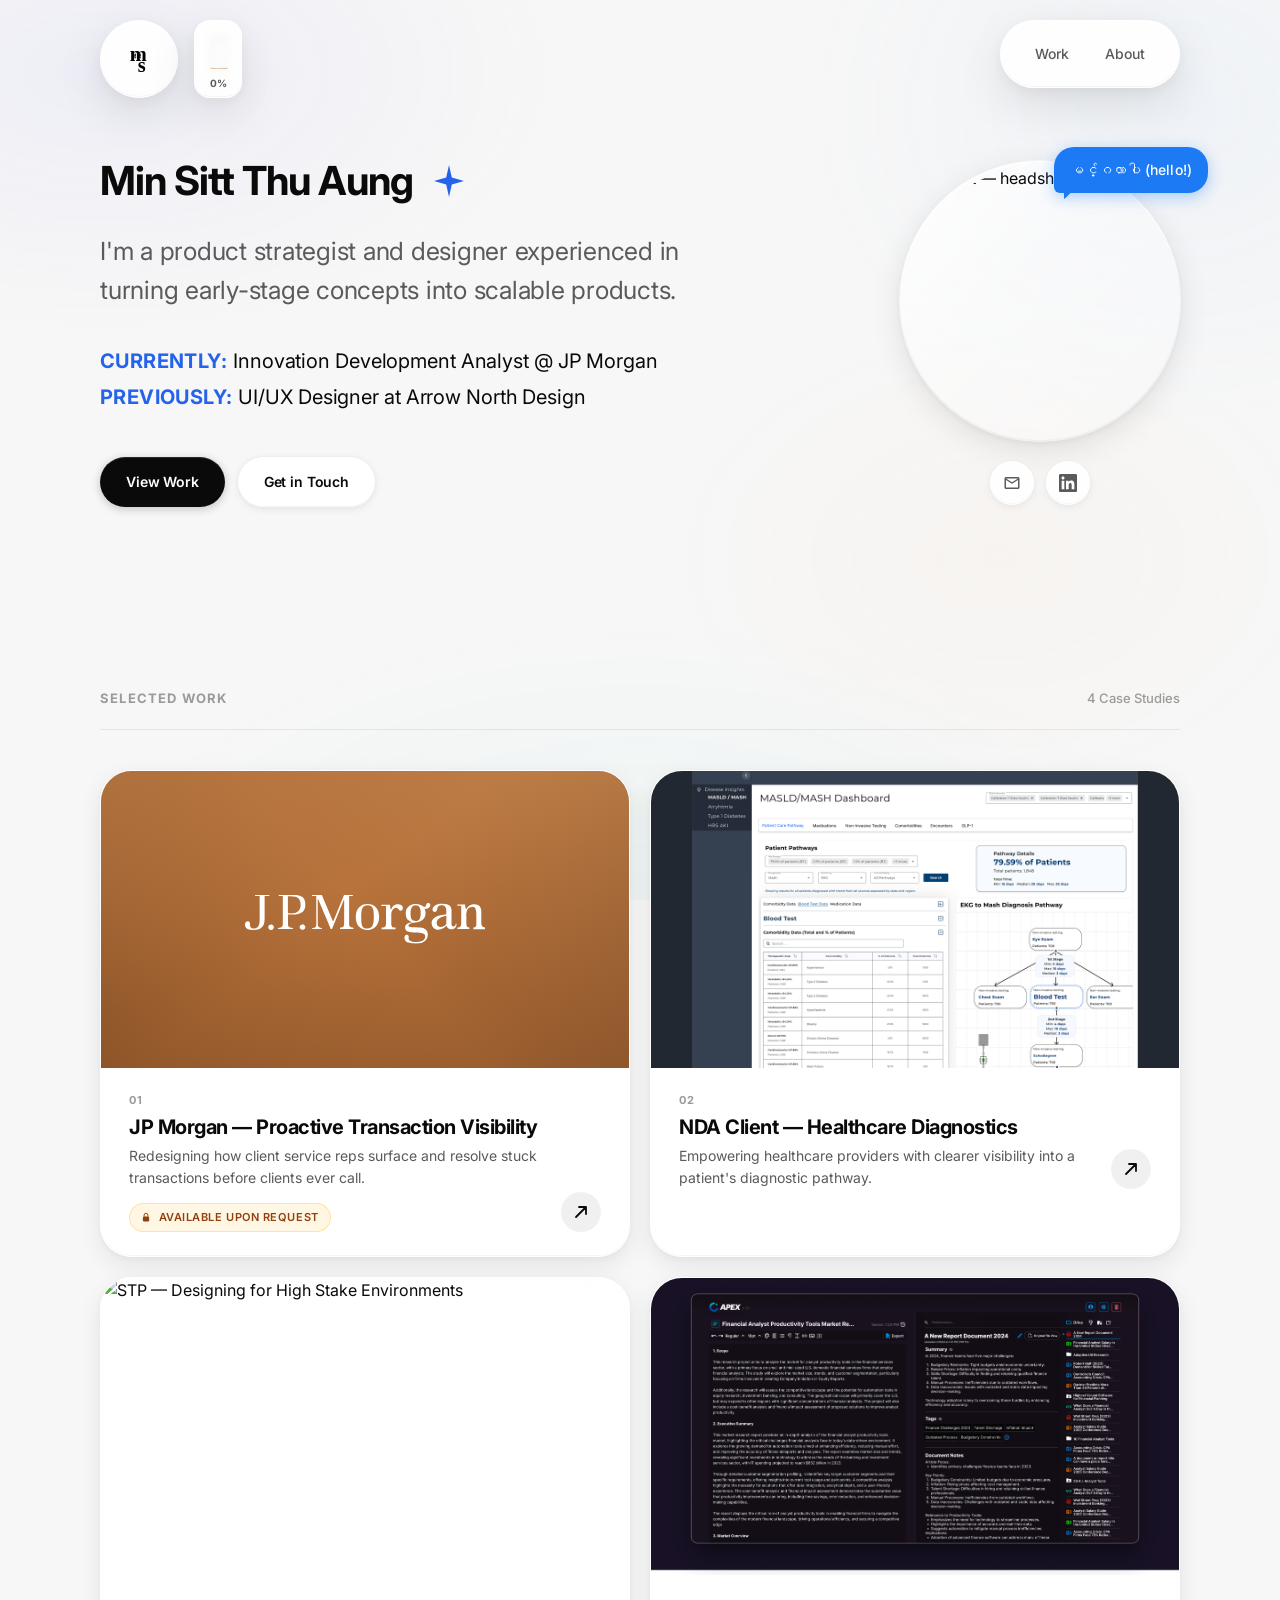
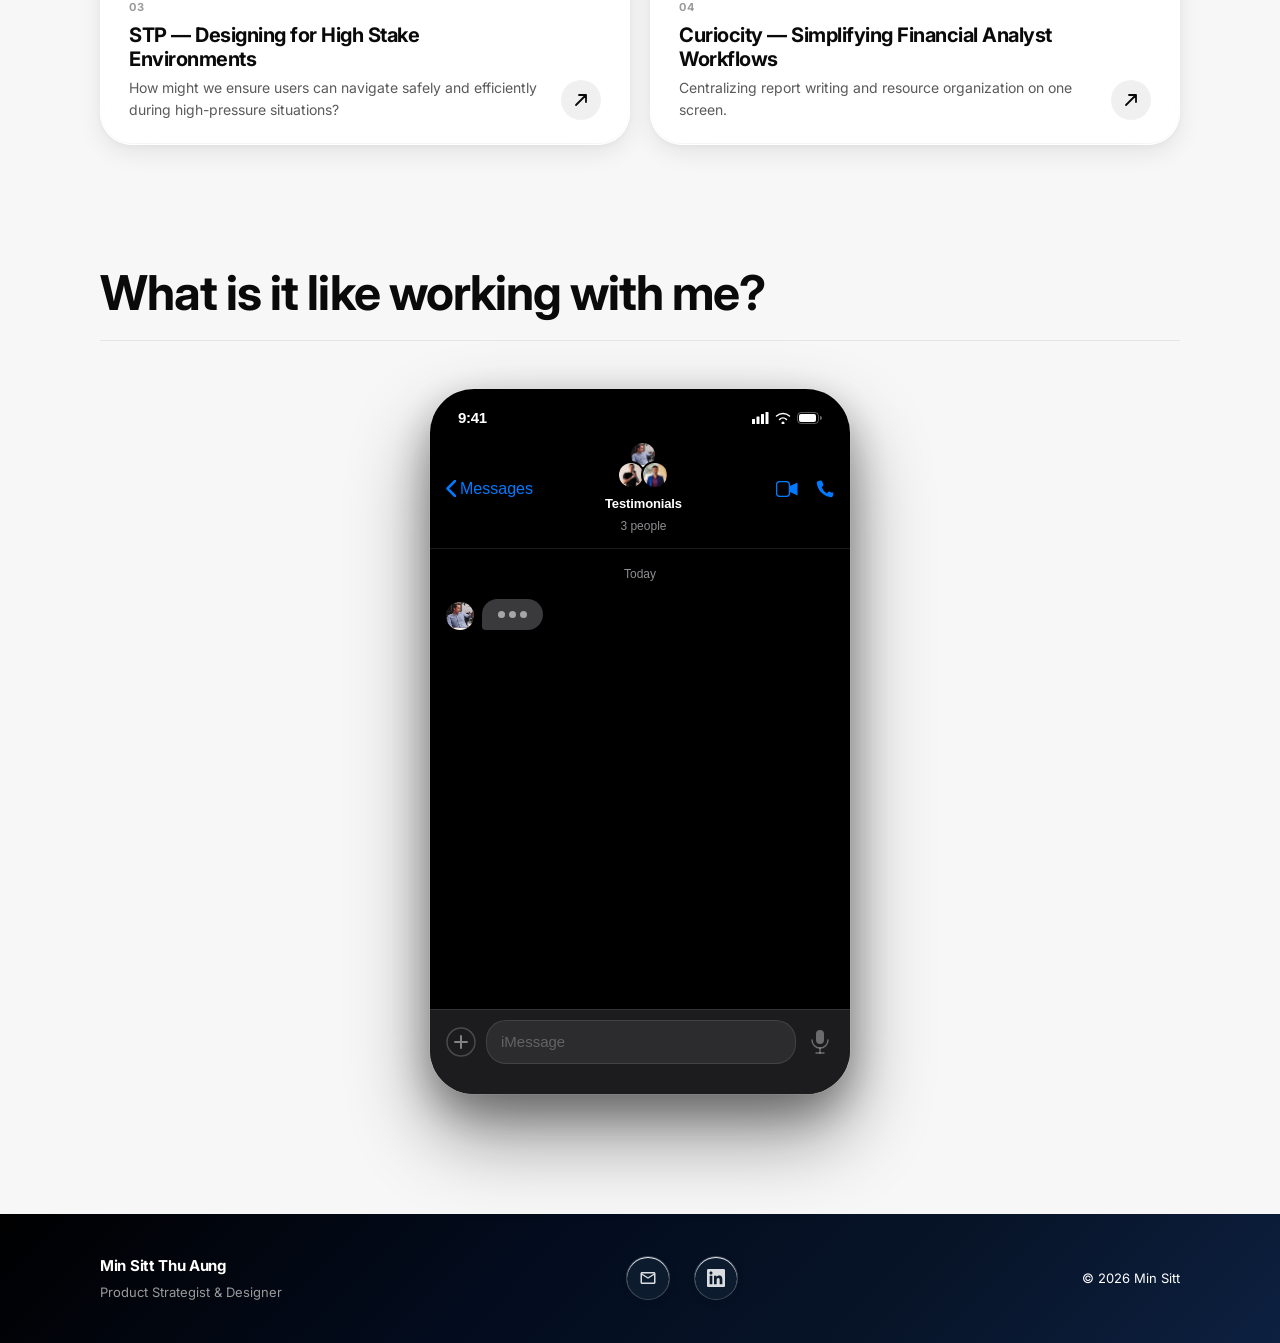
==== commit 959be5b6: "Remove subheading from testimonials section" ====
--- a/index.html
+++ b/index.html
@@ -206,8 +206,7 @@
       <div class="container">
         <div class="section-header testimonials-section-header">
           <h2 class="testimonials-heading">What is it like working with me?</h2>
-          <p class="testimonials-subheading">I think I'm great — but let's hear it from other people.</p>
-        </div>
+</div>
       </div>
 
       <!-- iMessage Group Chat -->
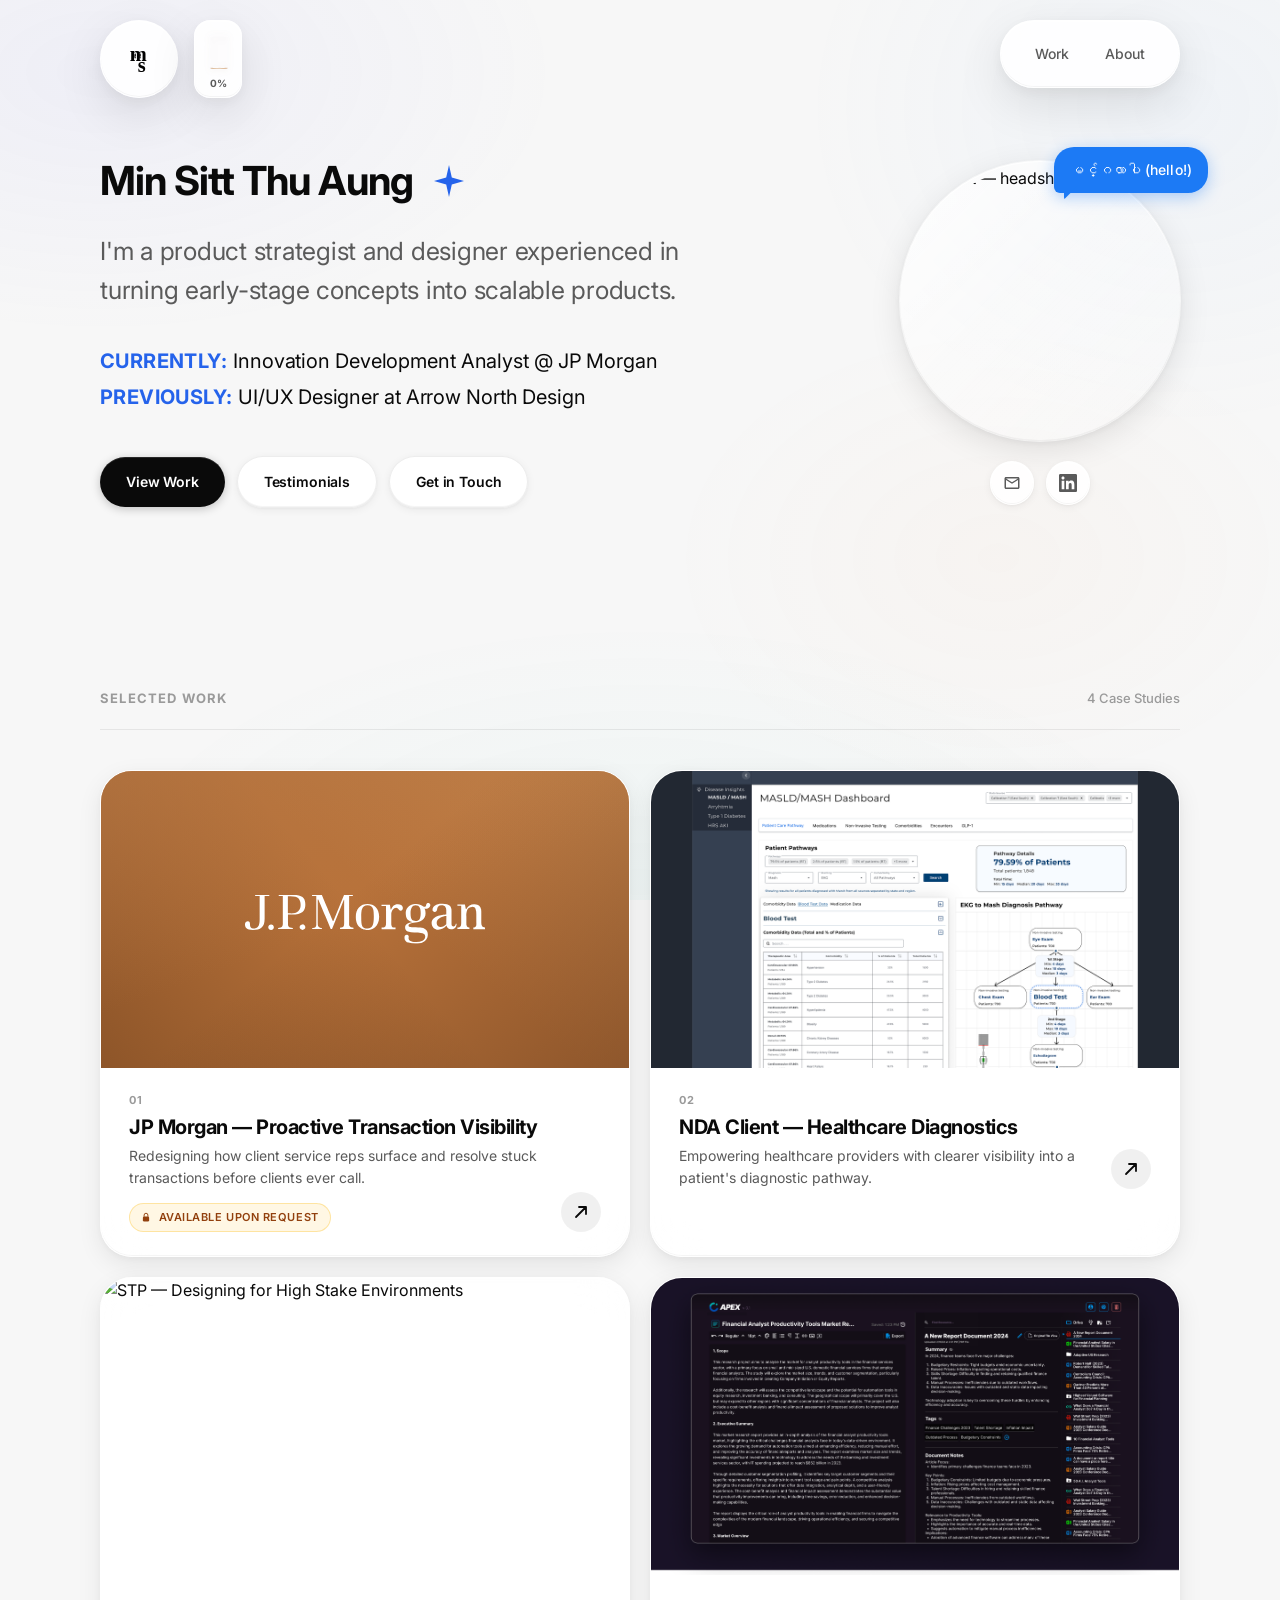
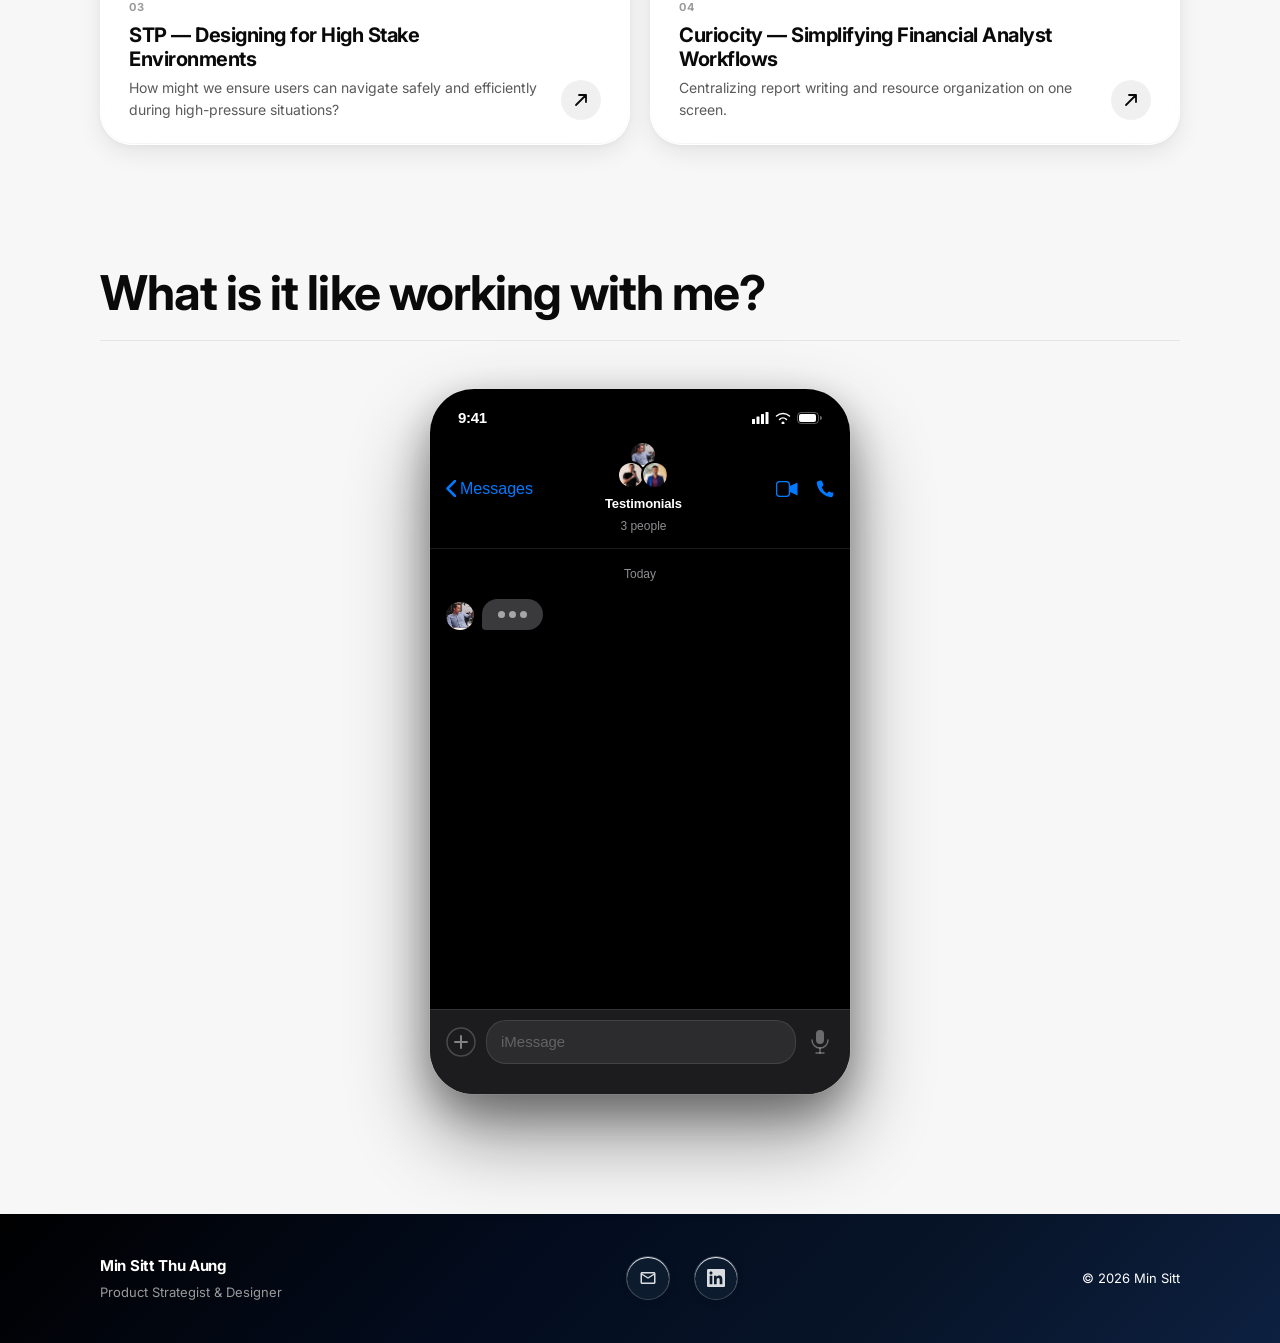
==== commit 092a813c: "Add Testimonials button to hero CTA" ====
--- a/index.html
+++ b/index.html
@@ -65,6 +65,7 @@
 
             <div class="hero-cta">
               <a href="#work" class="btn-primary">View Work</a>
+              <a href="#testimonials" class="btn-glass">Testimonials</a>
               <a href="mailto:minsitt101@gmail.com" class="btn-glass">Get in Touch</a>
             </div>
           </div>
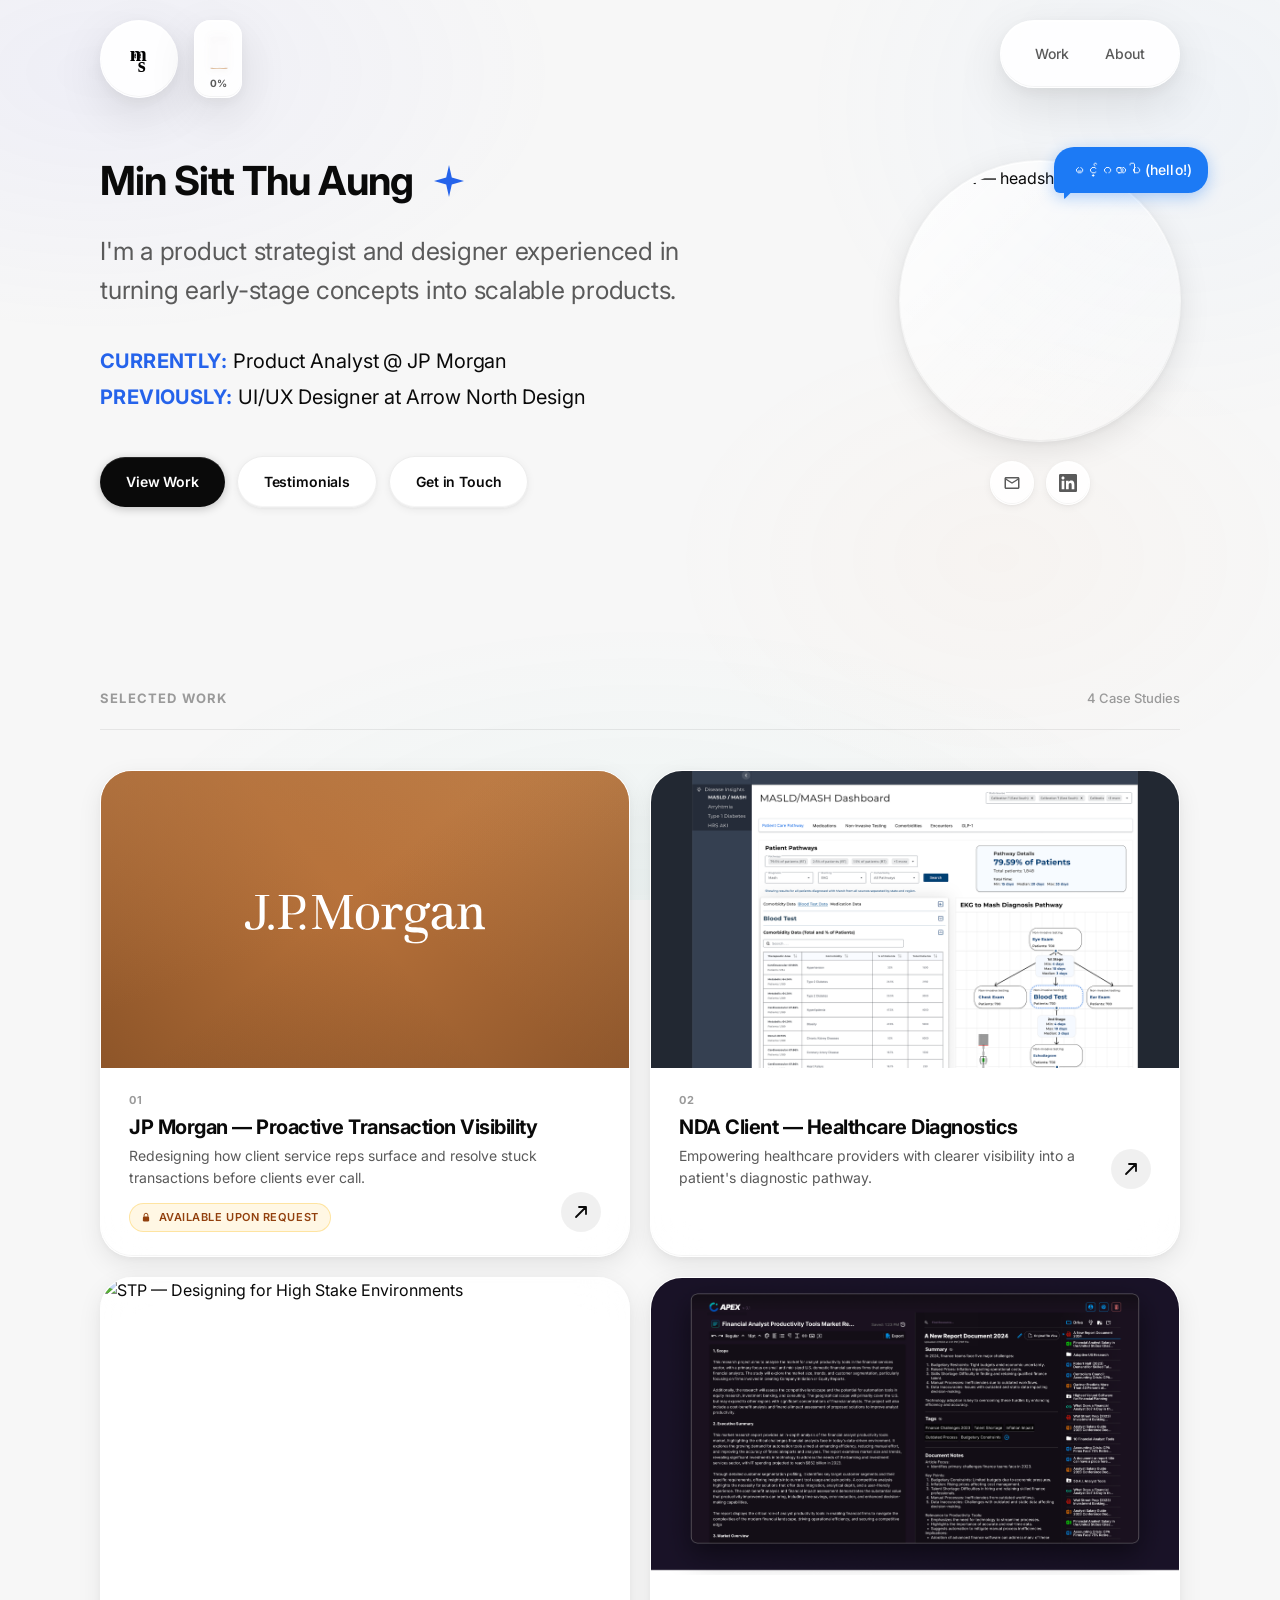
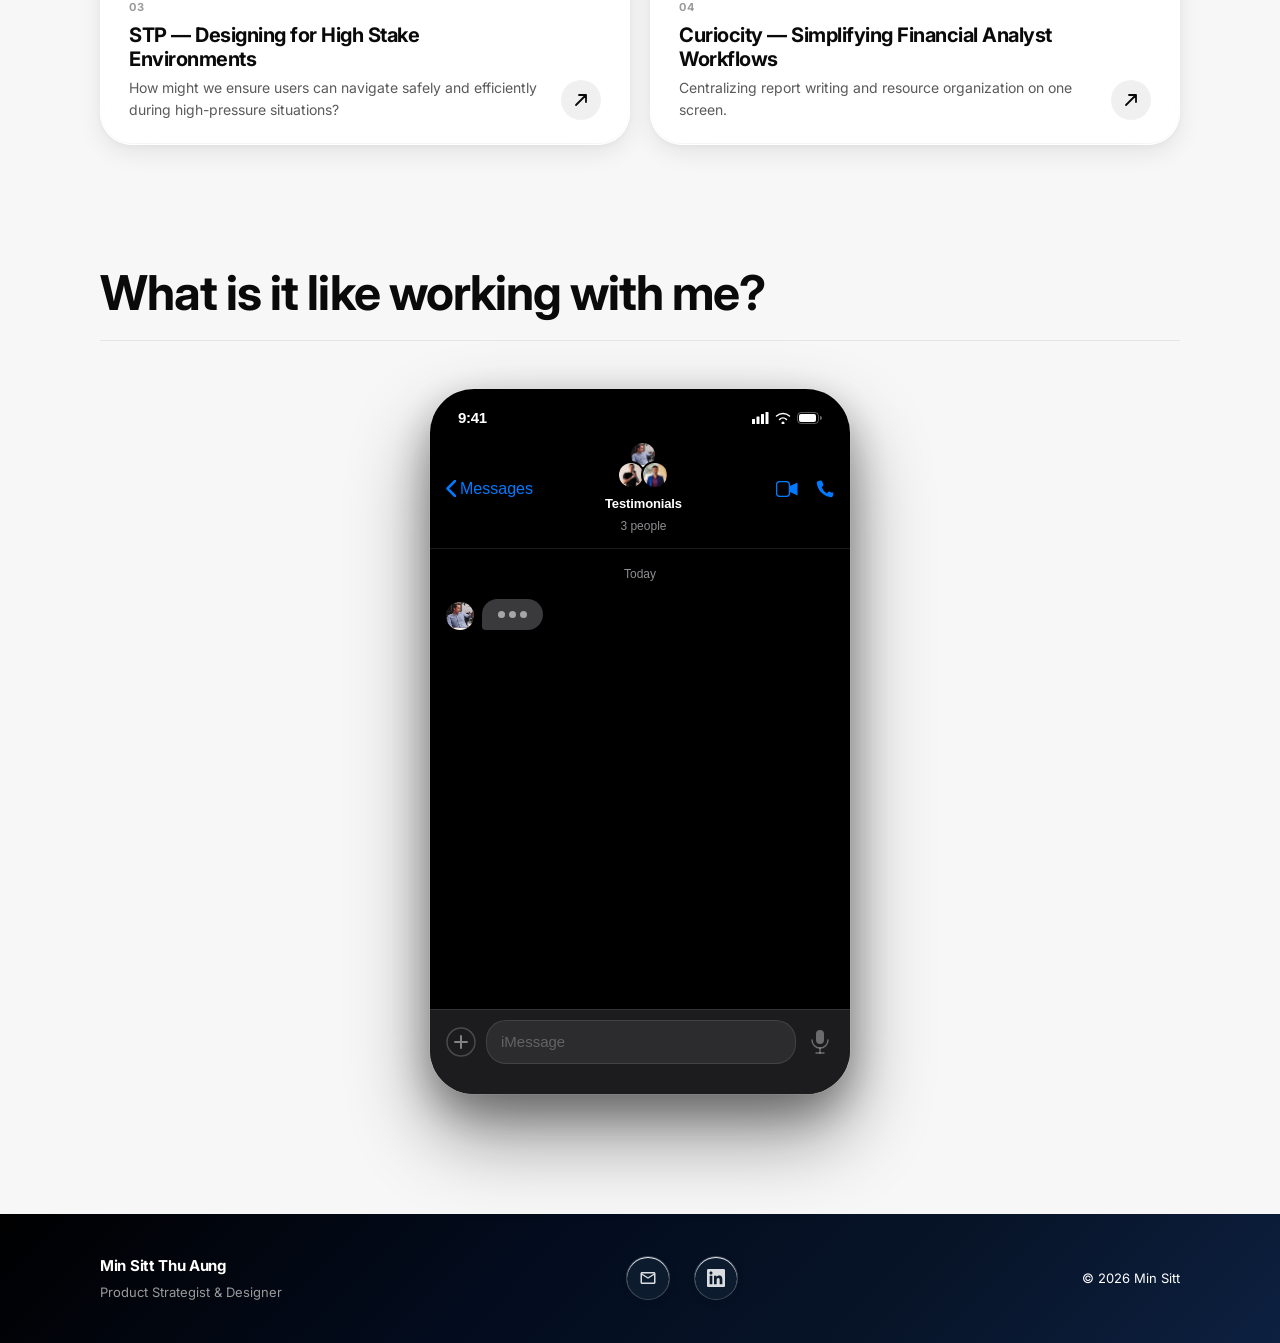
==== commit 75e235dd: "Update job title to Product Analyst" ====
--- a/index.html
+++ b/index.html
@@ -56,7 +56,7 @@
 
             <div class="hero-roles">
               <p class="hero-role-line">
-                <span class="role-label">CURRENTLY:</span>Innovation Development Analyst @ JP Morgan
+                <span class="role-label">CURRENTLY:</span>Product Analyst @ JP Morgan
               </p>
               <p class="hero-role-line">
                 <span class="role-label">PREVIOUSLY:</span>UI/UX Designer at Arrow North Design
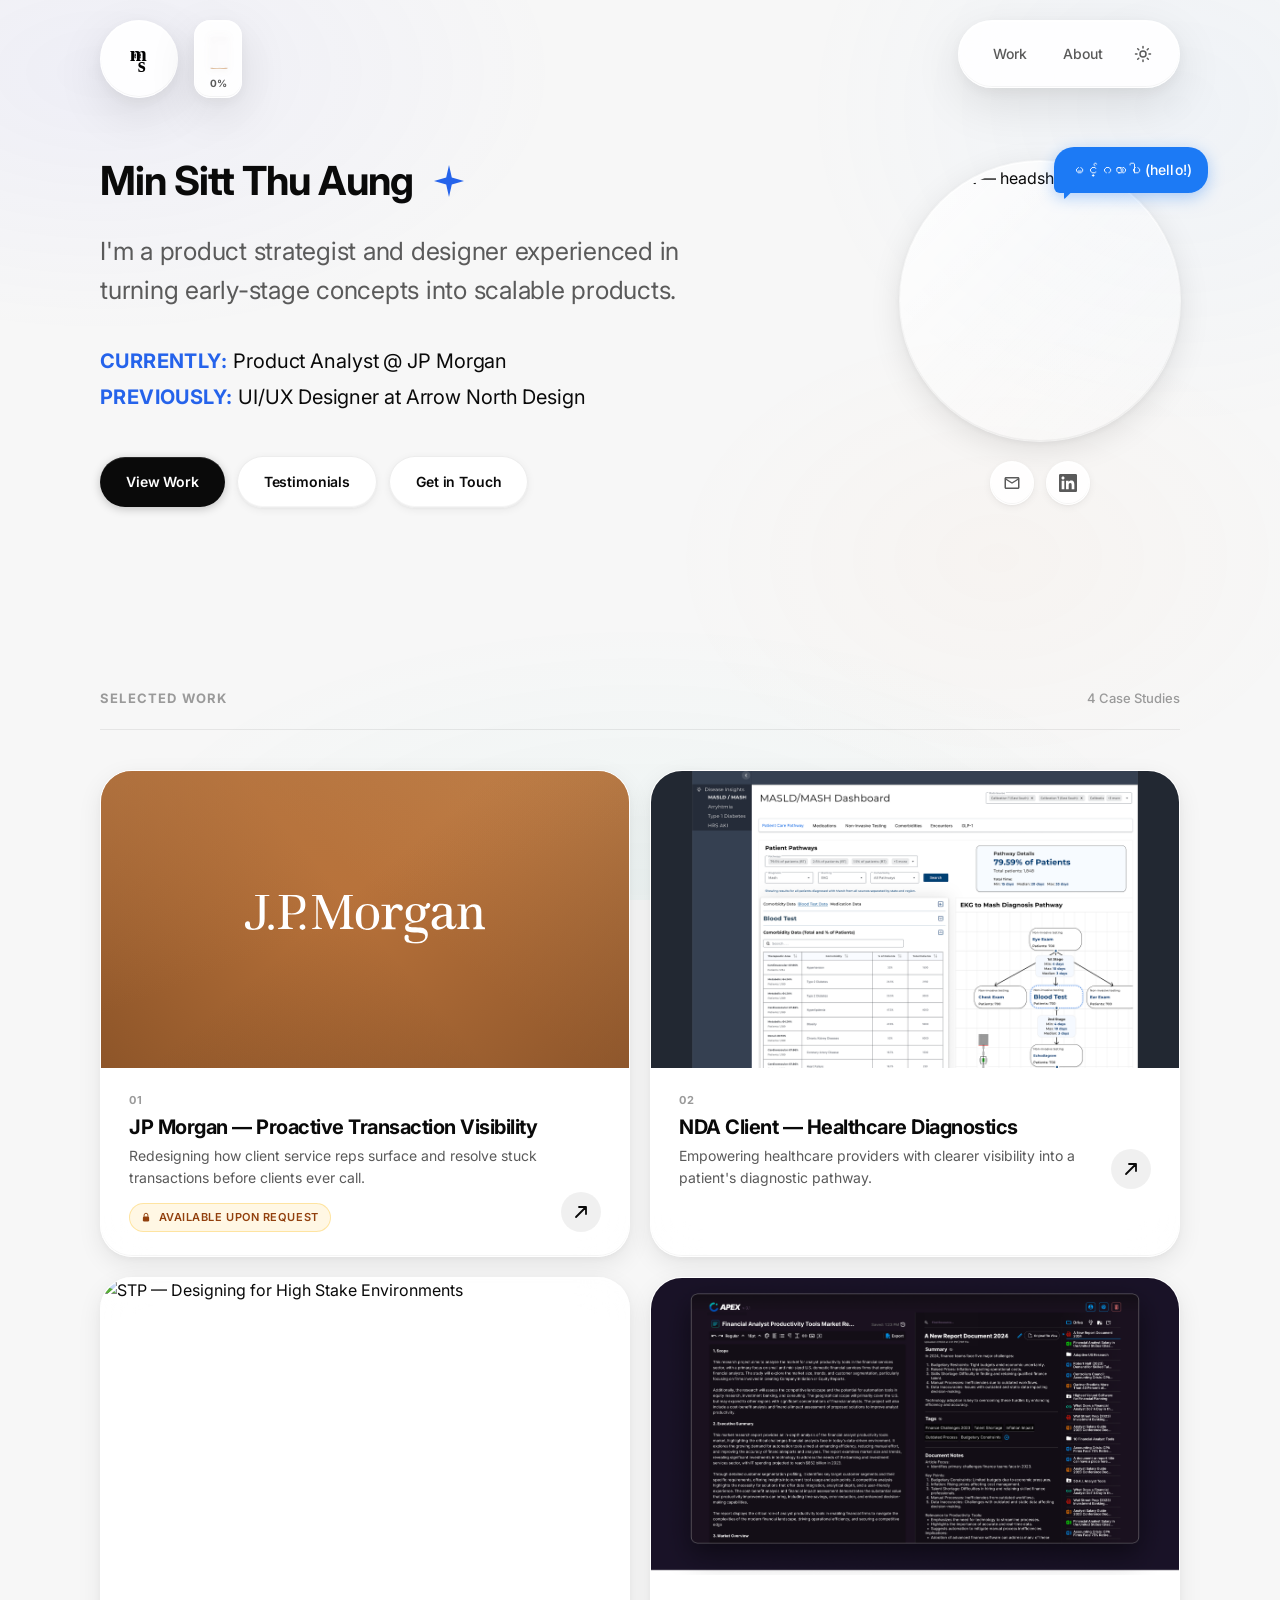
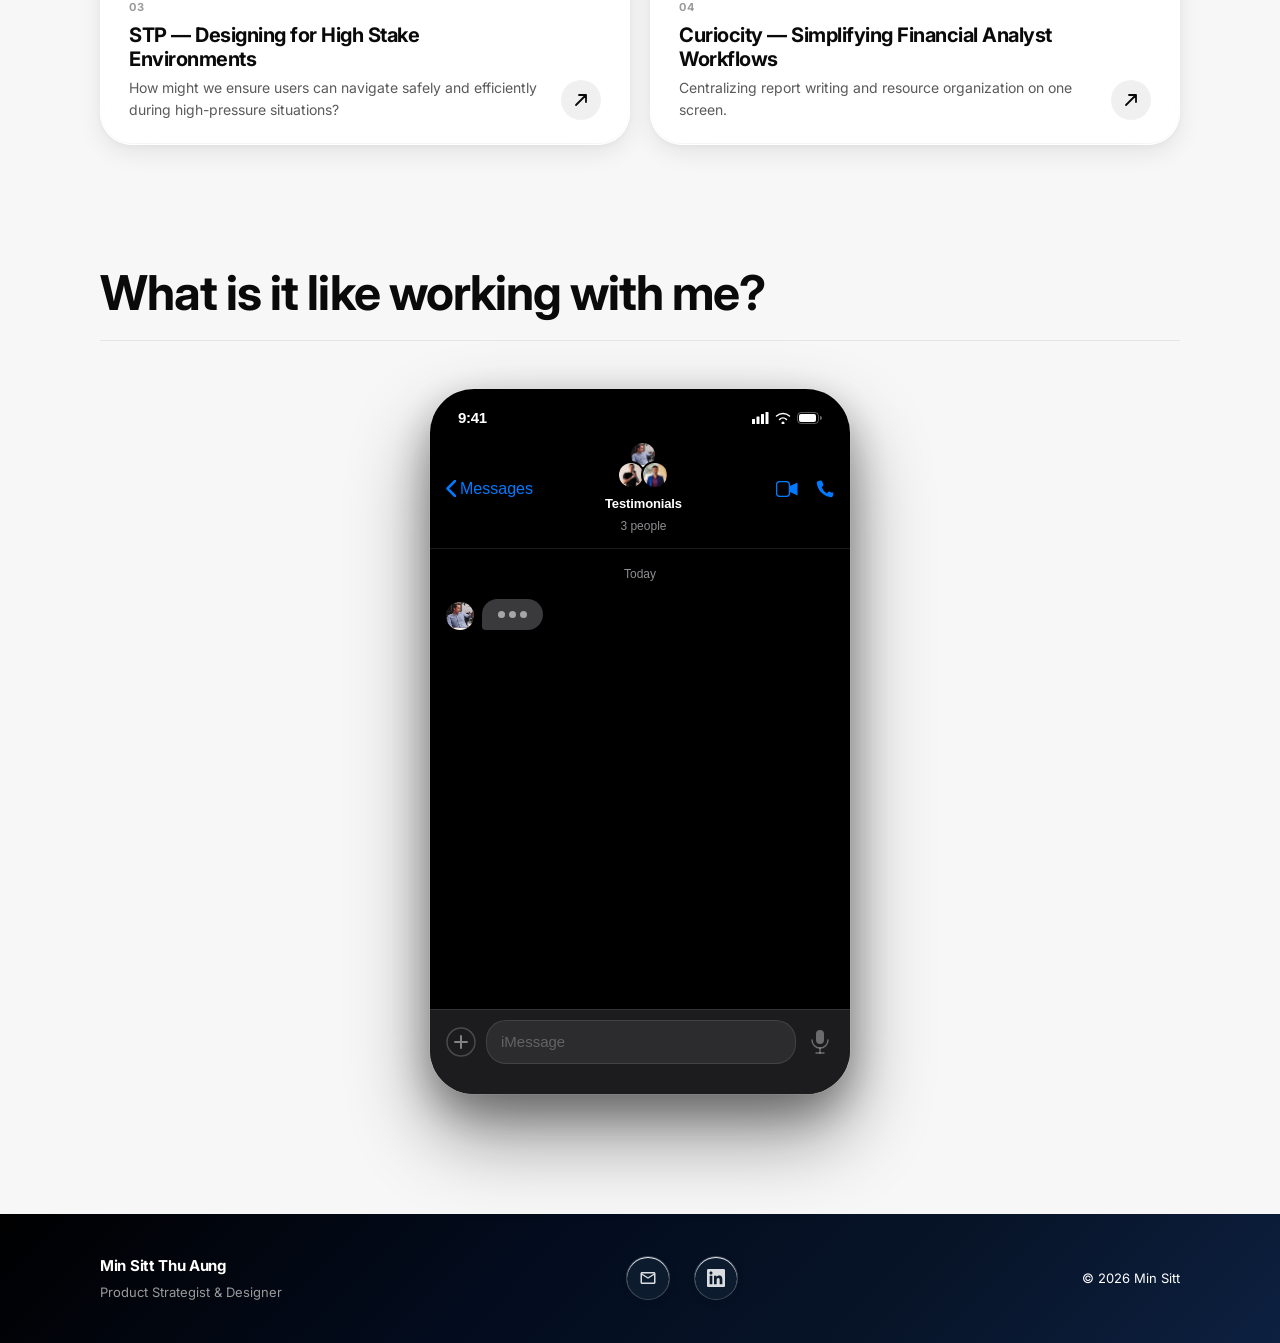
==== commit f24b7aed: "Add dark mode with accessible toggle across all pages - CSS variables override block for dark palett" ====
--- a/index.html
+++ b/index.html
@@ -5,6 +5,7 @@
   <meta name="viewport" content="width=device-width, initial-scale=1.0" />
   <title>Min Sitt — Product Strategist & Designer</title>
   <meta name="description" content="Product strategist and designer experienced in turning early-stage concepts into scalable products." />
+  <script>(function(){try{var t=localStorage.getItem('theme')||(window.matchMedia('(prefers-color-scheme: dark)').matches?'dark':'light');if(t==='dark')document.documentElement.setAttribute('data-theme','dark');}catch(e){}})();</script>
   <link rel="stylesheet" href="styles.css" />
   <link rel="stylesheet" href="tea-tracker.css" />
   <link rel="preconnect" href="https://fonts.googleapis.com" />
@@ -24,6 +25,15 @@
         <a href="#work">Work</a>
         <a href="about.html">About</a>
       </div>
+      <button class="theme-toggle" id="themeToggle" aria-label="Switch to dark mode">
+        <svg class="theme-icon theme-icon--sun" viewBox="0 0 24 24" fill="none" stroke="currentColor" stroke-width="2" stroke-linecap="round" stroke-linejoin="round" aria-hidden="true">
+          <circle cx="12" cy="12" r="4"/>
+          <path d="M12 2v2M12 20v2M4.93 4.93l1.41 1.41M17.66 17.66l1.41 1.41M2 12h2M20 12h2M4.93 19.07l1.41-1.41M17.66 6.34l1.41-1.41"/>
+        </svg>
+        <svg class="theme-icon theme-icon--moon" viewBox="0 0 24 24" fill="none" stroke="currentColor" stroke-width="2" stroke-linecap="round" stroke-linejoin="round" aria-hidden="true">
+          <path d="M21 12.79A9 9 0 1 1 11.21 3 7 7 0 0 0 21 12.79z"/>
+        </svg>
+      </button>
       <button class="nav-toggle" aria-label="Toggle menu" aria-expanded="false">
         <span></span><span></span><span></span>
       </button>
--- a/styles.css
+++ b/styles.css
@@ -1733,3 +1733,164 @@
     display: none;
   }
 }
+
+/* ============================================
+   THEME TOGGLE BUTTON
+   ============================================ */
+.theme-toggle {
+  position: relative;
+  width: 36px;
+  height: 36px;
+  display: flex;
+  align-items: center;
+  justify-content: center;
+  background: none;
+  border: none;
+  cursor: pointer;
+  border-radius: 50%;
+  color: var(--text-secondary);
+  flex-shrink: 0;
+  margin-left: 6px;
+  transition: background var(--dur) var(--ease), color var(--dur) var(--ease);
+}
+.theme-toggle:hover {
+  background: rgba(0,0,0,0.06);
+  color: var(--text-primary);
+}
+.theme-toggle:focus-visible {
+  outline: 2px solid var(--accent-blue);
+  outline-offset: 2px;
+}
+[data-theme="dark"] .theme-toggle:hover {
+  background: rgba(255,255,255,0.07);
+}
+
+.theme-icon {
+  position: absolute;
+  width: 18px;
+  height: 18px;
+  transition: opacity 0.25s var(--ease), transform 0.25s var(--ease);
+}
+/* Light mode: sun visible, moon hidden */
+.theme-icon--sun  { opacity: 1; transform: rotate(0deg) scale(1); }
+.theme-icon--moon { opacity: 0; transform: rotate(90deg) scale(0.5); }
+/* Dark mode: moon visible, sun hidden */
+[data-theme="dark"] .theme-icon--sun  { opacity: 0; transform: rotate(-90deg) scale(0.5); }
+[data-theme="dark"] .theme-icon--moon { opacity: 1; transform: rotate(0deg) scale(1); }
+
+/* ============================================
+   DARK MODE
+   ============================================ */
+
+/* Color-scheme hint for native browser UI (scrollbars, form controls) */
+:root                  { color-scheme: light; }
+[data-theme="dark"]    { color-scheme: dark;  }
+
+[data-theme="dark"] {
+  --bg: #0F0F0F;
+  --surface: #1A1A1A;
+  --text-primary: #F0F0F0;
+  --text-secondary: #9A9A9A;
+  --text-tertiary: #888888;
+  --accent-blue: #3B82F6;
+  --border: rgba(255, 255, 255, 0.08);
+
+  /* Glass — dark surfaces with faint white sheen */
+  --glass-bg: rgba(255, 255, 255, 0.05);
+  --glass-bg-strong: rgba(255, 255, 255, 0.07);
+  --glass-border: rgba(255, 255, 255, 0.12);
+  --glass-border-subtle: rgba(255, 255, 255, 0.08);
+  --glass-inset: inset 0 1px 0 rgba(255,255,255,0.08), inset 0 -1px 0 rgba(0,0,0,0.30);
+
+  /* Shadows — deeper on dark backgrounds */
+  --shadow-xs: 0 1px 3px rgba(0,0,0,0.40), 0 1px 2px rgba(0,0,0,0.30);
+  --shadow-sm: 0 2px 8px rgba(0,0,0,0.50), 0 1px 3px rgba(0,0,0,0.35);
+  --shadow-md: 0 8px 24px rgba(0,0,0,0.60), 0 2px 8px rgba(0,0,0,0.40);
+  --shadow-lg: 0 16px 48px rgba(0,0,0,0.70), 0 4px 16px rgba(0,0,0,0.45);
+  --shadow-xl: 0 32px 80px rgba(0,0,0,0.80), 0 8px 24px rgba(0,0,0,0.50);
+}
+
+/* Ambient gradients — more vibrant in dark mode */
+[data-theme="dark"] body::before {
+  background:
+    radial-gradient(ellipse 55% 45% at 8%  8%,  rgba(99,102,241,0.14)  0%, transparent 65%),
+    radial-gradient(ellipse 45% 55% at 92% 12%, rgba(96,165,250,0.12)  0%, transparent 65%),
+    radial-gradient(ellipse 65% 45% at 50% 98%, rgba(20,184,166,0.10)  0%, transparent 65%),
+    radial-gradient(ellipse 40% 40% at 78% 62%, rgba(251,146,60,0.08)  0%, transparent 65%);
+}
+
+/* Nav hover states */
+[data-theme="dark"] .nav-links a:hover,
+[data-theme="dark"] .nav-links a.active { background: rgba(255,255,255,0.07); }
+[data-theme="dark"] .nav-mobile a:hover { background: rgba(255,255,255,0.05); }
+[data-theme="dark"] .nav-toggle:hover   { background: rgba(255,255,255,0.06); }
+
+/* Primary button — near-white bg needs dark text */
+[data-theme="dark"] .btn-primary {
+  background: #F0F0F0;
+  color: #0A0A0A;
+  box-shadow: 0 2px 10px rgba(0,0,0,0.50), inset 0 1px 0 rgba(255,255,255,0.20);
+}
+[data-theme="dark"] .btn-primary:hover {
+  box-shadow: 0 8px 28px rgba(0,0,0,0.60), inset 0 1px 0 rgba(255,255,255,0.20);
+}
+
+/* Project cards */
+[data-theme="dark"] .project-card      { border-color: rgba(255,255,255,0.08); }
+[data-theme="dark"] .project-arrow     { background: rgba(255,255,255,0.08); }
+[data-theme="dark"] .project-card:hover .project-arrow {
+  background: #F0F0F0;
+  color: #0A0A0A;
+}
+
+/* Tags */
+[data-theme="dark"] .tag {
+  background: rgba(255,255,255,0.07);
+  border-color: rgba(255,255,255,0.08);
+  color: var(--text-secondary);
+}
+
+/* Social icon hover */
+[data-theme="dark"] .social-icon-btn:hover { background: rgba(255,255,255,0.12); }
+
+/* Footer separator */
+[data-theme="dark"] .footer { border-top: 1px solid rgba(255,255,255,0.06); }
+
+/* ============================================
+   IMESSAGE — Dark mode = light iOS phone
+   (dark phone on light page → light phone on dark page)
+   ============================================ */
+[data-theme="dark"] .imsg-window {
+  background: #F2F2F7;
+  box-shadow:
+    0 0 0 1px rgba(0,0,0,0.10),
+    0 40px 80px rgba(0,0,0,0.60),
+    0 16px 40px rgba(0,0,0,0.40);
+}
+[data-theme="dark"] .imsg-time          { color: #000; }
+[data-theme="dark"] .imsg-status-icons svg { filter: invert(1); }
+[data-theme="dark"] .imsg-header        { border-bottom-color: rgba(0,0,0,0.12); }
+[data-theme="dark"] .imsg-cluster-img   { border-color: #F2F2F7; }
+[data-theme="dark"] .imsg-group-name    { color: #000; }
+[data-theme="dark"] .imsg-member-count  { color: #6E6E73; }
+[data-theme="dark"] .imsg-date-sep      { color: #6E6E73; }
+[data-theme="dark"] .imsg-sender-name   { color: #6E6E73; }
+[data-theme="dark"] .imsg-bubble--in {
+  background: #E5E5EA;
+  color: #000;
+}
+[data-theme="dark"] .imsg-credit        { color: rgba(0,0,0,0.45); }
+[data-theme="dark"] .imsg-delivered     { color: #6E6E73; }
+[data-theme="dark"] .imsg-typing-dots   { background: #E5E5EA; }
+[data-theme="dark"] .imsg-typing-dots span { background: rgba(0,0,0,0.35); }
+[data-theme="dark"] .imsg-input-bar {
+  background: #EBEBF0;
+  border-top-color: rgba(0,0,0,0.10);
+}
+[data-theme="dark"] .imsg-input-pill {
+  background: #FFFFFF;
+  border-color: rgba(0,0,0,0.10);
+}
+[data-theme="dark"] .imsg-input-placeholder { color: #AEAEB2; }
+/* Invert the decorative input bar icons (they use hardcoded white fills) */
+[data-theme="dark"] .imsg-input-icon svg { filter: invert(1) opacity(0.55); }
--- a/tea-tracker.css
+++ b/tea-tracker.css
@@ -125,6 +125,7 @@
   color: #000;
   line-height: 1;
 }
+[data-theme="dark"] .tea-speaker-name { color: var(--text-primary); }
 
 /* ---- STATUS MESSAGE ---- */
 .tea-status-msg {
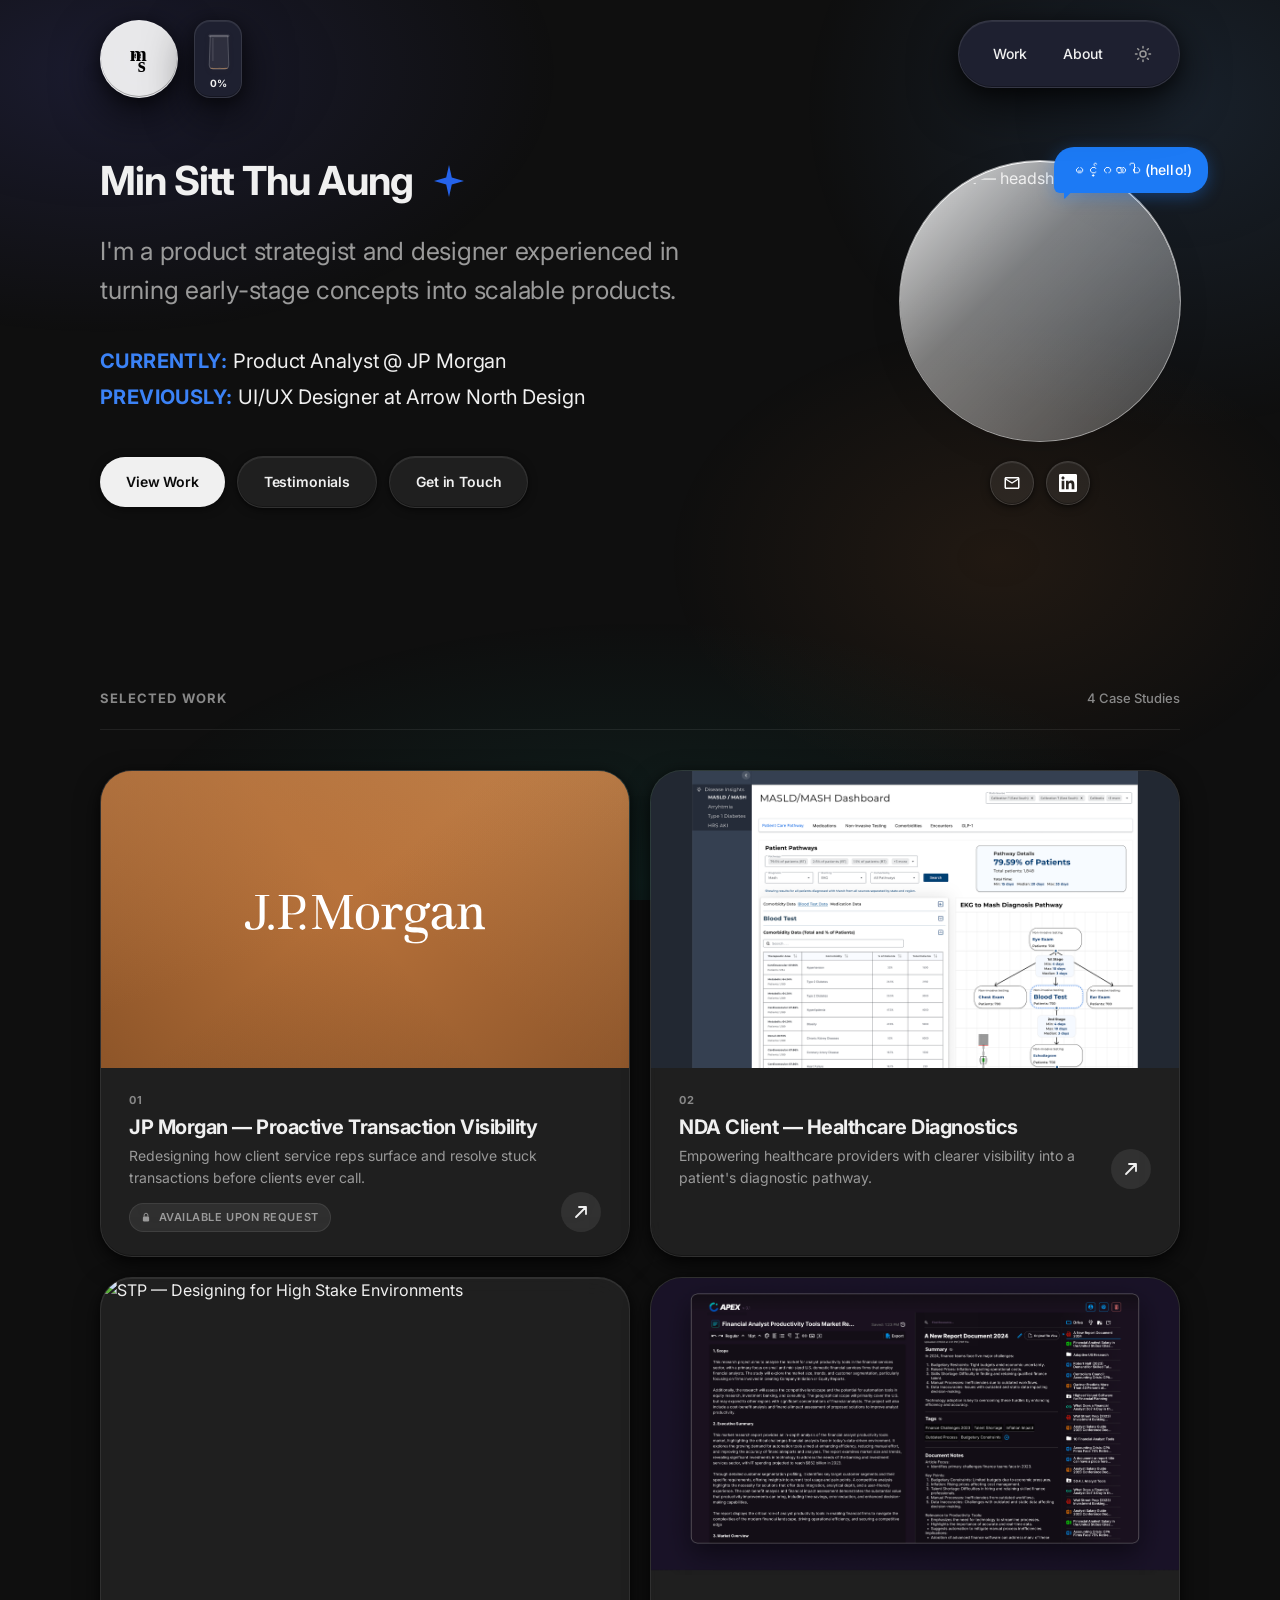
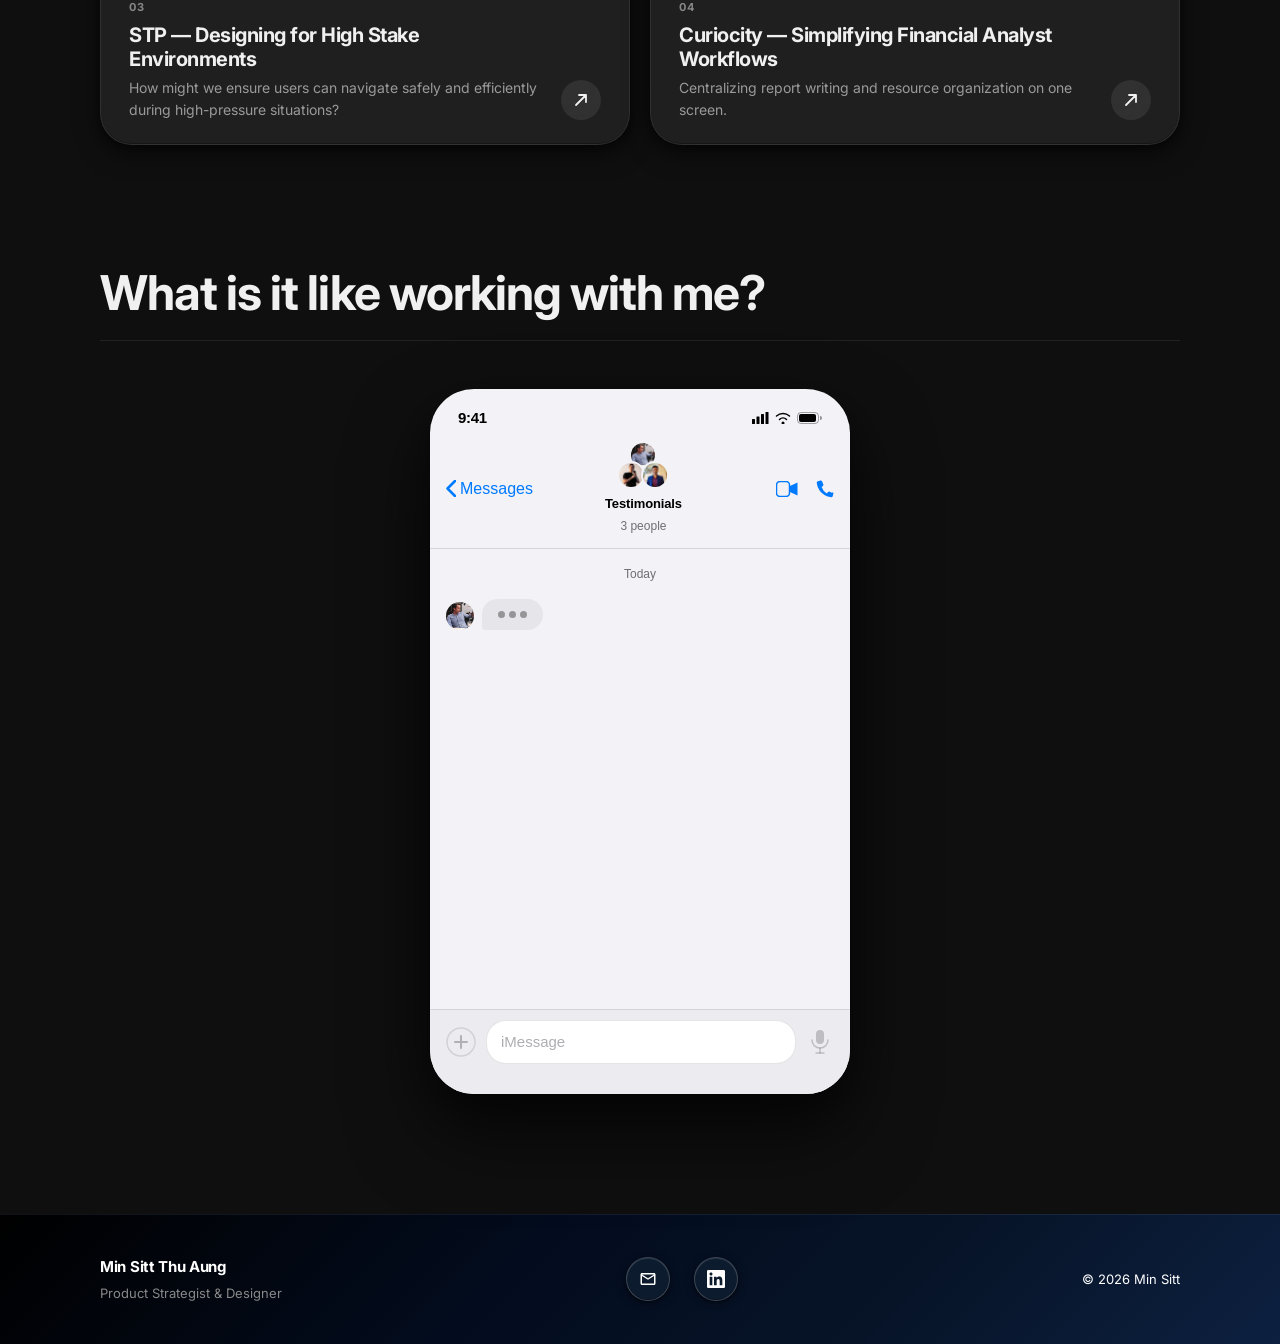
==== commit 3d23eda6: "Add headshot to reply bubble in testimonials; default to dark mode - Min's headshot now appears to t" ====
--- a/index.html
+++ b/index.html
@@ -5,7 +5,7 @@
   <meta name="viewport" content="width=device-width, initial-scale=1.0" />
   <title>Min Sitt — Product Strategist & Designer</title>
   <meta name="description" content="Product strategist and designer experienced in turning early-stage concepts into scalable products." />
-  <script>(function(){try{var t=localStorage.getItem('theme')||(window.matchMedia('(prefers-color-scheme: dark)').matches?'dark':'light');if(t==='dark')document.documentElement.setAttribute('data-theme','dark');}catch(e){}})();</script>
+  <script>(function(){try{var t=localStorage.getItem('theme')||'dark';if(t==='dark')document.documentElement.setAttribute('data-theme','dark');}catch(e){}})();</script>
   <link rel="stylesheet" href="styles.css" />
   <link rel="stylesheet" href="tea-tracker.css" />
   <link rel="preconnect" href="https://fonts.googleapis.com" />
@@ -323,6 +323,7 @@
                 <div class="imsg-bubble imsg-bubble--out">Great working with you all!</div>
                 <span class="imsg-delivered">Delivered</span>
               </div>
+              <img class="imsg-avatar-sm" src="assets/images/headshot.jpg" alt="Min Sitt">
             </div>
           </div>
 
--- a/styles.css
+++ b/styles.css
@@ -163,7 +163,7 @@
 .nav-links a {
   font-size: 14px;
   font-weight: 500;
-  color: var(--text-secondary);
+  color: var(--text-primary);
   padding: 8px 16px;
   border-radius: var(--r-pill);
   transition: all var(--dur) var(--ease);
@@ -1771,12 +1771,12 @@
   height: 18px;
   transition: opacity 0.25s var(--ease), transform 0.25s var(--ease);
 }
-/* Light mode: sun visible, moon hidden */
-.theme-icon--sun  { opacity: 1; transform: rotate(0deg) scale(1); }
-.theme-icon--moon { opacity: 0; transform: rotate(90deg) scale(0.5); }
-/* Dark mode: moon visible, sun hidden */
-[data-theme="dark"] .theme-icon--sun  { opacity: 0; transform: rotate(-90deg) scale(0.5); }
-[data-theme="dark"] .theme-icon--moon { opacity: 1; transform: rotate(0deg) scale(1); }
+/* Light mode: moon visible (click → switch to dark), sun hidden */
+.theme-icon--sun  { opacity: 0; transform: rotate(90deg) scale(0.5); }
+.theme-icon--moon { opacity: 1; transform: rotate(0deg) scale(1); }
+/* Dark mode: sun visible (click → switch to light), moon hidden */
+[data-theme="dark"] .theme-icon--sun  { opacity: 1; transform: rotate(0deg) scale(1); }
+[data-theme="dark"] .theme-icon--moon { opacity: 0; transform: rotate(-90deg) scale(0.5); }
 
 /* ============================================
    DARK MODE
@@ -1850,7 +1850,23 @@
   color: var(--text-secondary);
 }
 
-/* Social icon hover */
+/* Case study images with black text — keep white background in dark mode */
+[data-theme="dark"] .cs-image-white-bg { background: #fff; border-radius: var(--r-xl); }
+
+/* Logo pill — keep white background in dark mode so black logo stays visible */
+[data-theme="dark"] .nav-logo-pill { background: rgba(255, 255, 255, 0.90); }
+
+/* Nav links pill + tea tracker — solid opaque background in dark mode so
+   scrolled content never bleeds through and text stays readable */
+[data-theme="dark"] .nav-links-pill {
+  background: #1e2030;
+  backdrop-filter: none;
+  -webkit-backdrop-filter: none;
+  border-color: rgba(255, 255, 255, 0.10);
+}
+
+/* Social icon — white in dark mode */
+[data-theme="dark"] .social-icon-btn { color: #FFFFFF; }
 [data-theme="dark"] .social-icon-btn:hover { background: rgba(255,255,255,0.12); }
 
 /* Footer separator */
--- a/tea-tracker.css
+++ b/tea-tracker.css
@@ -60,7 +60,7 @@
   font-size: 10px;
   font-weight: 700;
   font-family: var(--font);
-  color: var(--text-secondary);
+  color: var(--text-primary);
   letter-spacing: 0.3px;
   line-height: 1;
   transition: color 0.4s ease;
@@ -185,3 +185,11 @@
     display: none;
   }
 }
+
+/* Dark mode — solid opaque pill so scrolled content doesn't bleed through */
+[data-theme="dark"] .tea-tracker-pill {
+  background: #1e2030;
+  backdrop-filter: none;
+  -webkit-backdrop-filter: none;
+  border-color: rgba(255, 255, 255, 0.10);
+}
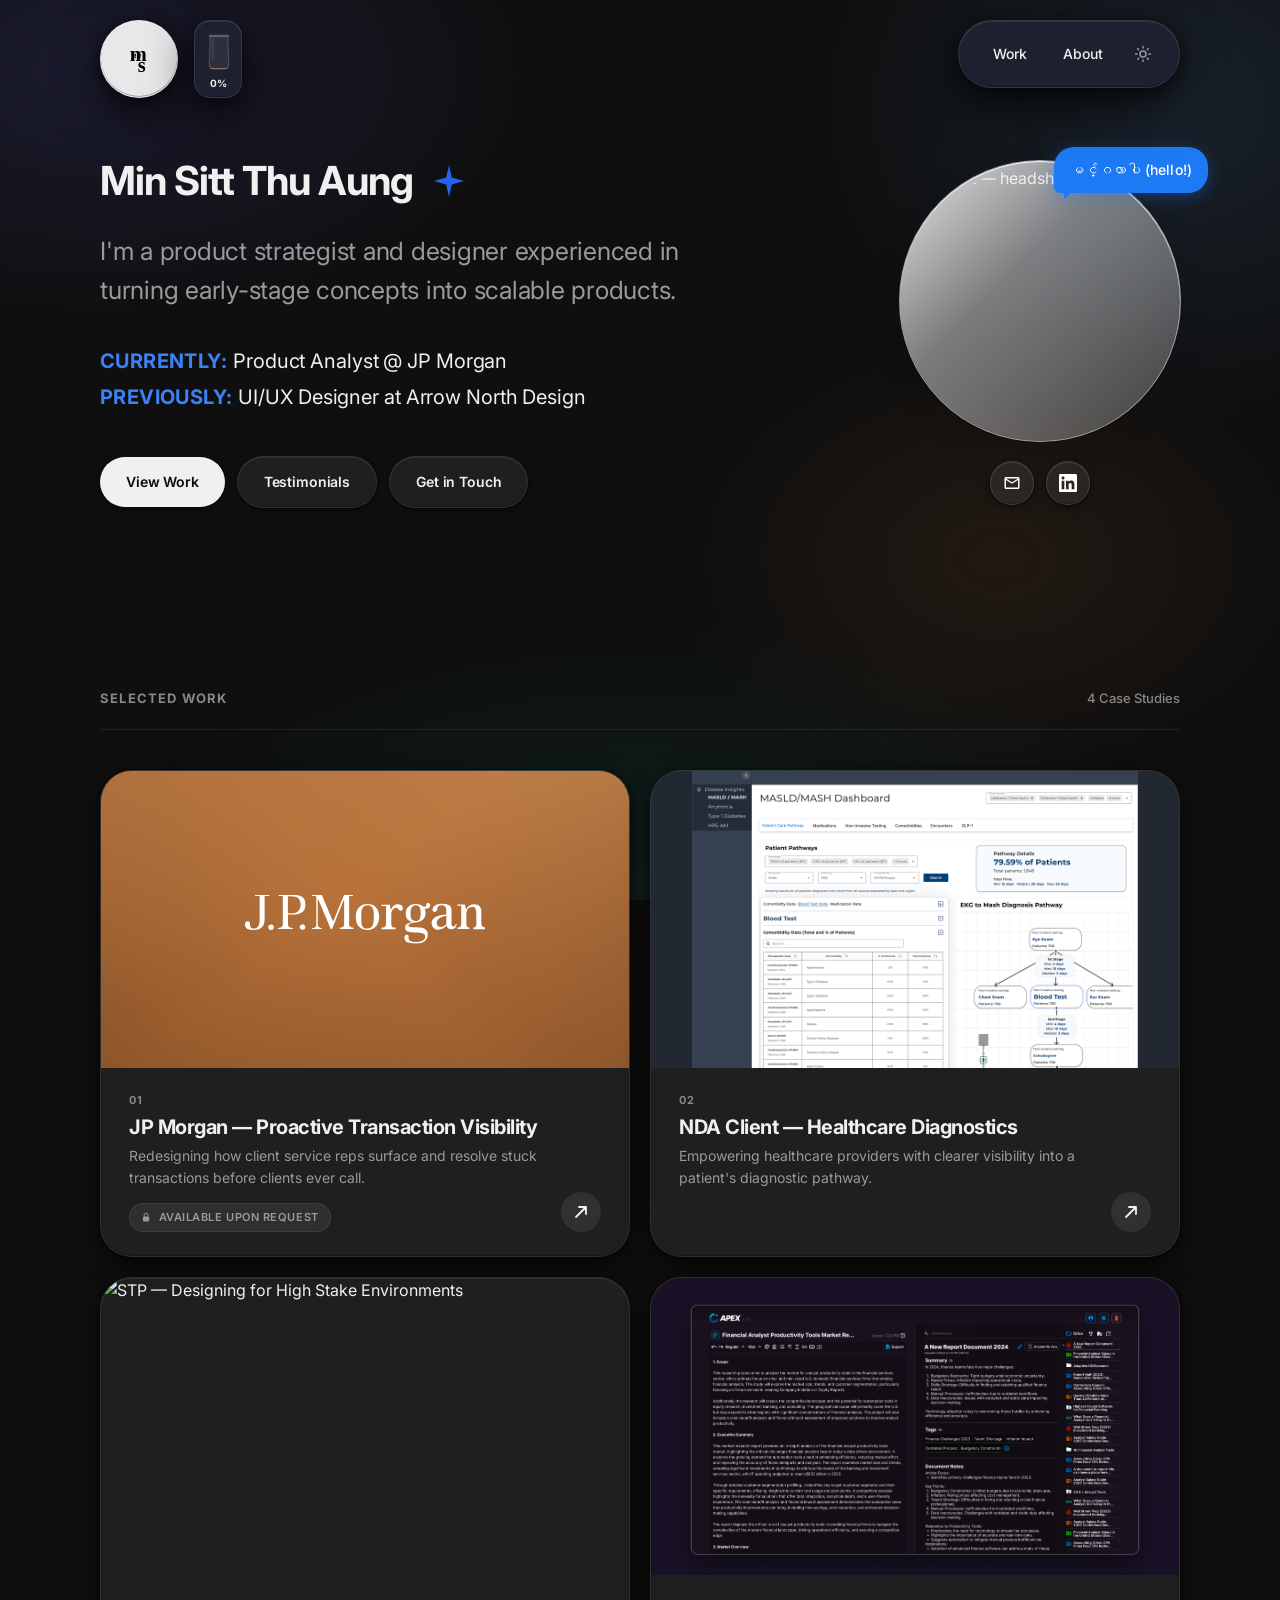
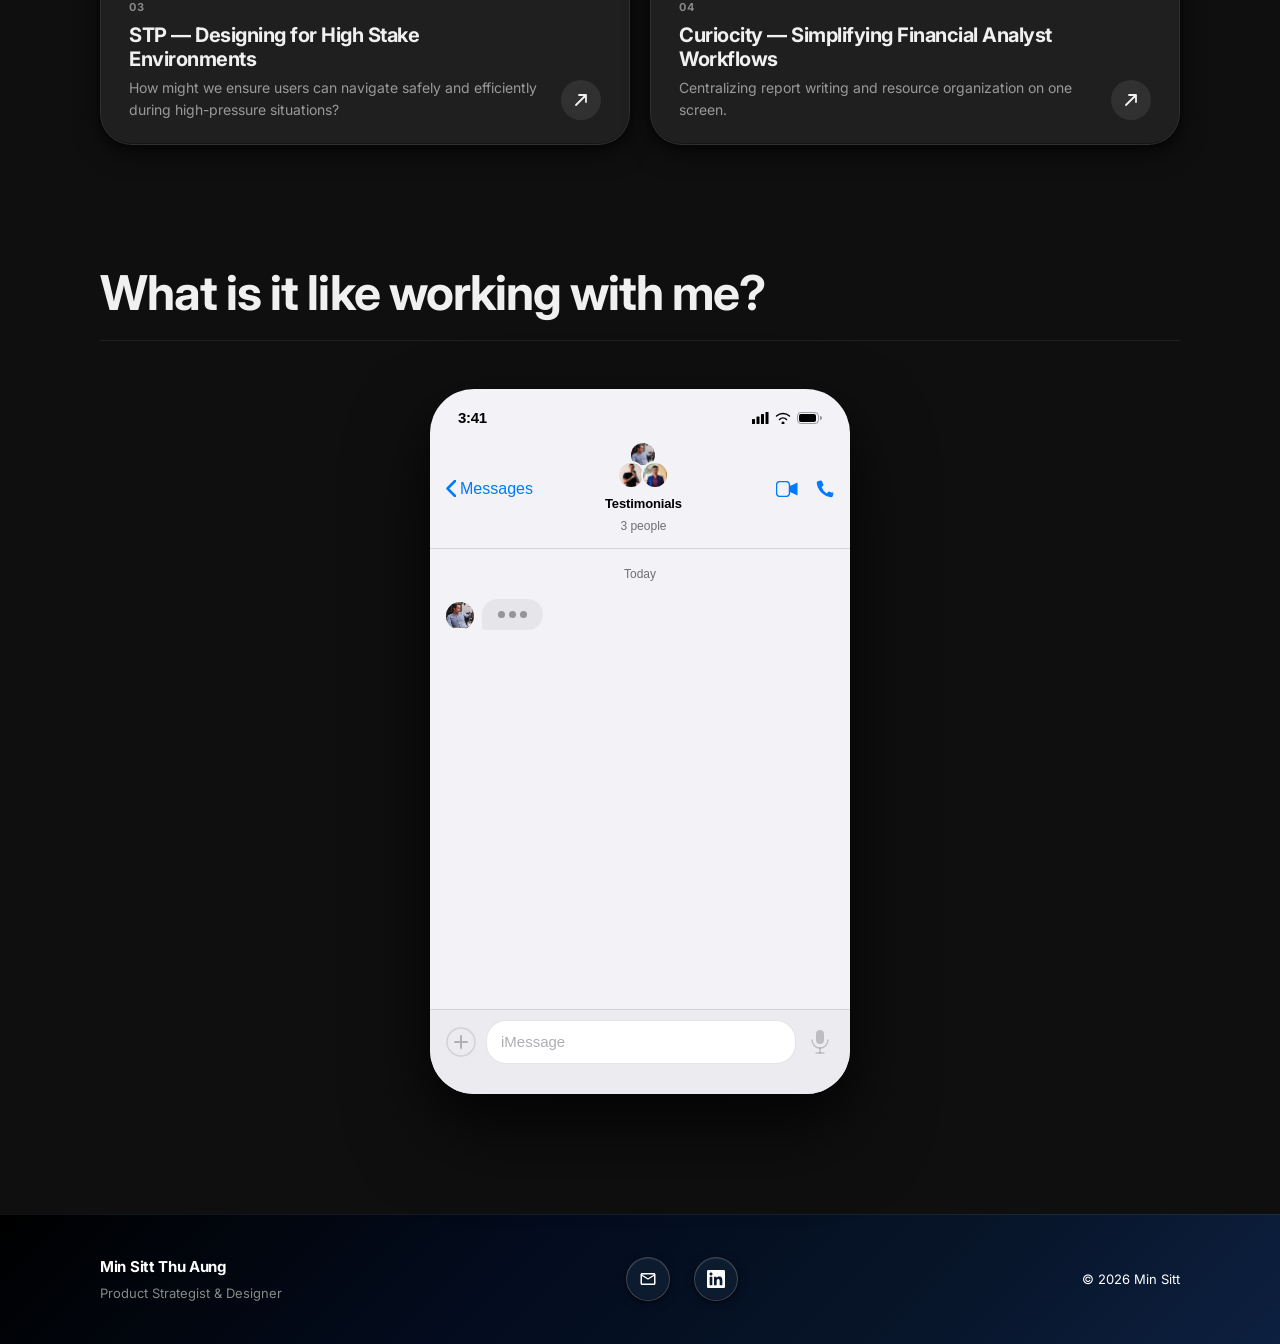
==== commit ee637016: "Fix Curiocity thumbnail object-position to align with STP card https://claude.ai/code/session_01Rt6T" ====
--- a/index.html
+++ b/index.html
@@ -193,7 +193,7 @@
           <!-- 04 — Curiocity -->
           <a href="case-study-2.html" class="project-card fade-up delay-3">
             <div class="project-preview">
-              <img src="assets/images/CuriocityThumbnail.png" alt="Curiocity — Simplifying Financial Analyst Workflows" />
+              <img src="assets/images/CuriocityThumbnail.png" alt="Curiocity — Simplifying Financial Analyst Workflows" style="object-position: top;" />
             </div>
             <div class="project-info">
               <div class="project-meta">
--- a/styles.css
+++ b/styles.css
@@ -508,7 +508,8 @@
 
 /* Project Card — Liquid Glass */
 .project-card {
-  display: block;
+  display: flex;
+  flex-direction: column;
   border-radius: var(--r-xl);
   overflow: hidden;
   text-decoration: none;
@@ -556,6 +557,7 @@
 
 /* Info panel */
 .project-info {
+  flex: 1;
   padding: 24px 28px;
   position: relative;
   padding-right: 80px;
@@ -1587,6 +1589,7 @@
   .testimonial-card { width: 300px; padding: 24px; }
   .testimonial-text { font-size: 15px; }
   .testimonial-quote-mark { font-size: 64px; }
+
 }
 
 /* ============================================
@@ -1669,6 +1672,10 @@
   animation: bubble-pop-out 0.5s cubic-bezier(0.4, 0, 0.6, 1) forwards;
 }
 
+@media (max-width: 600px) {
+  .speech-bubble { right: -80px; }
+}
+
 
 /* ============================================
    IDLE NUDGE — Scroll prompt
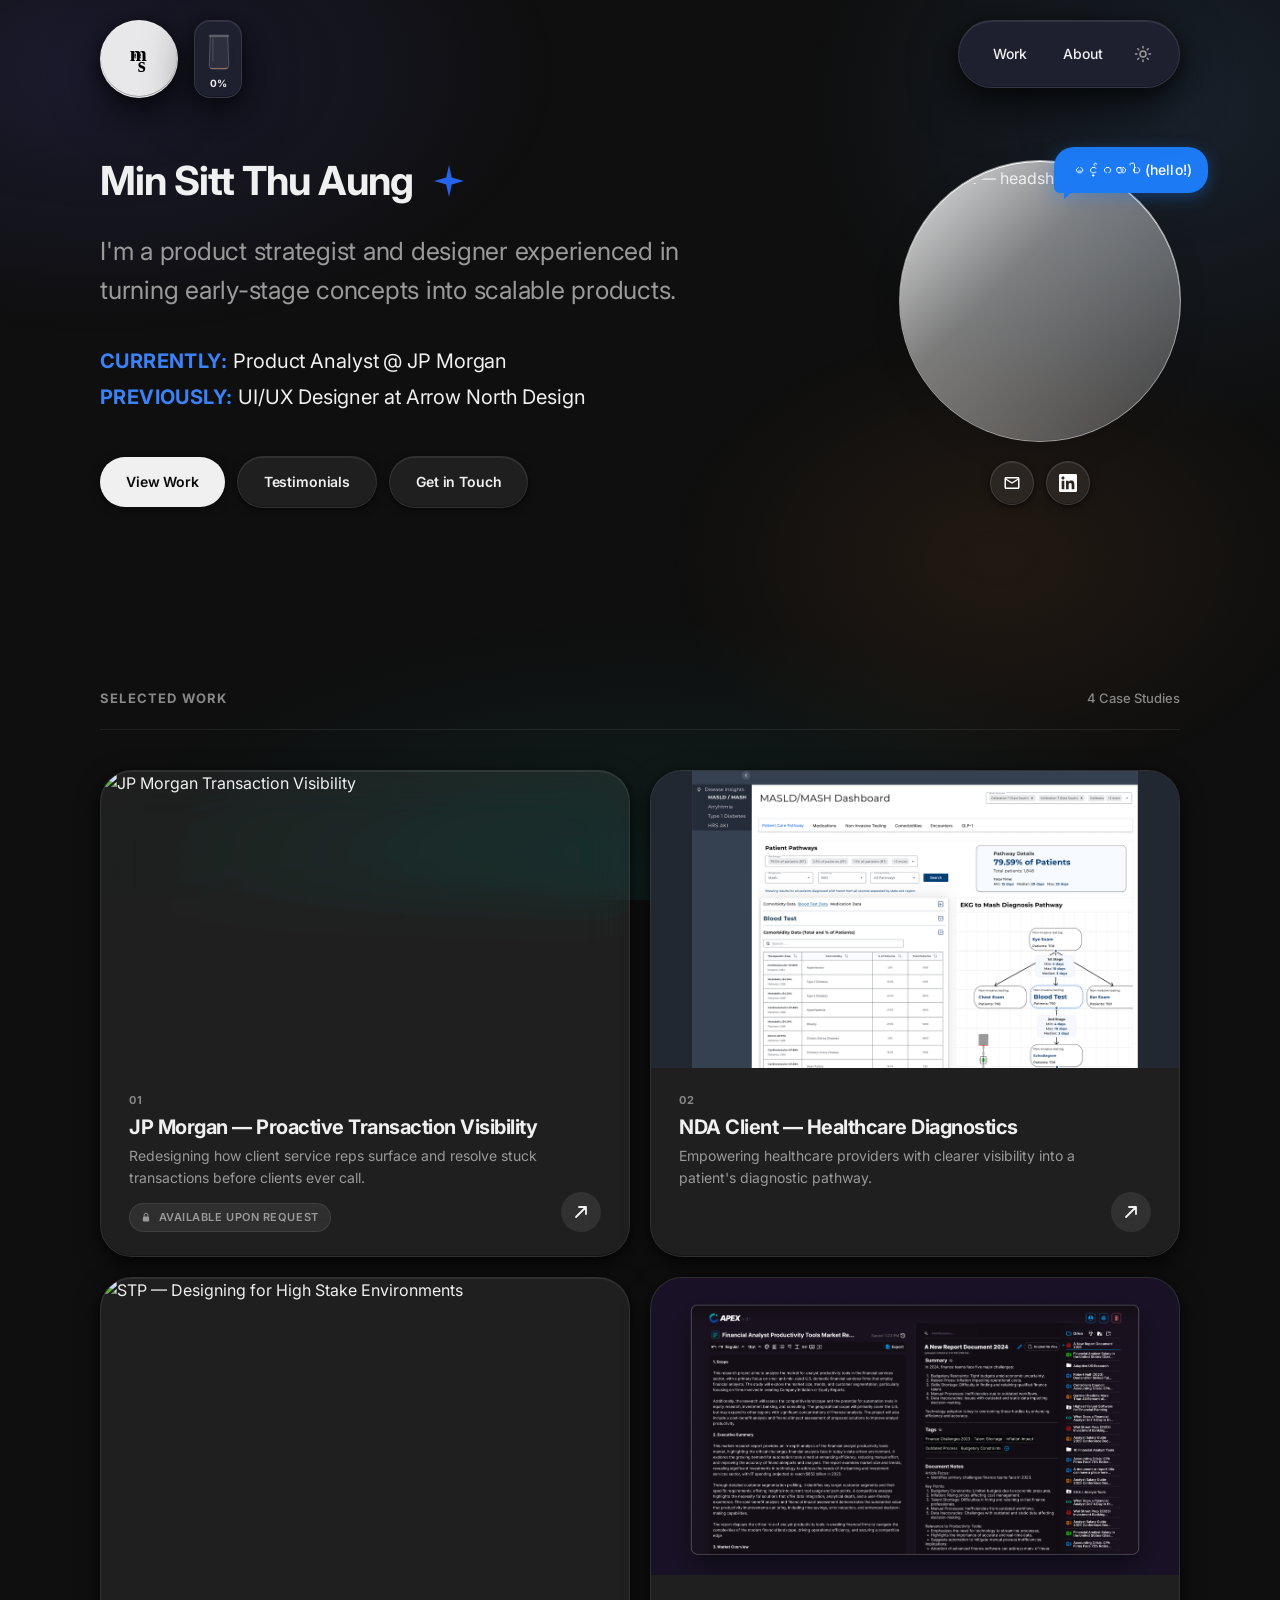
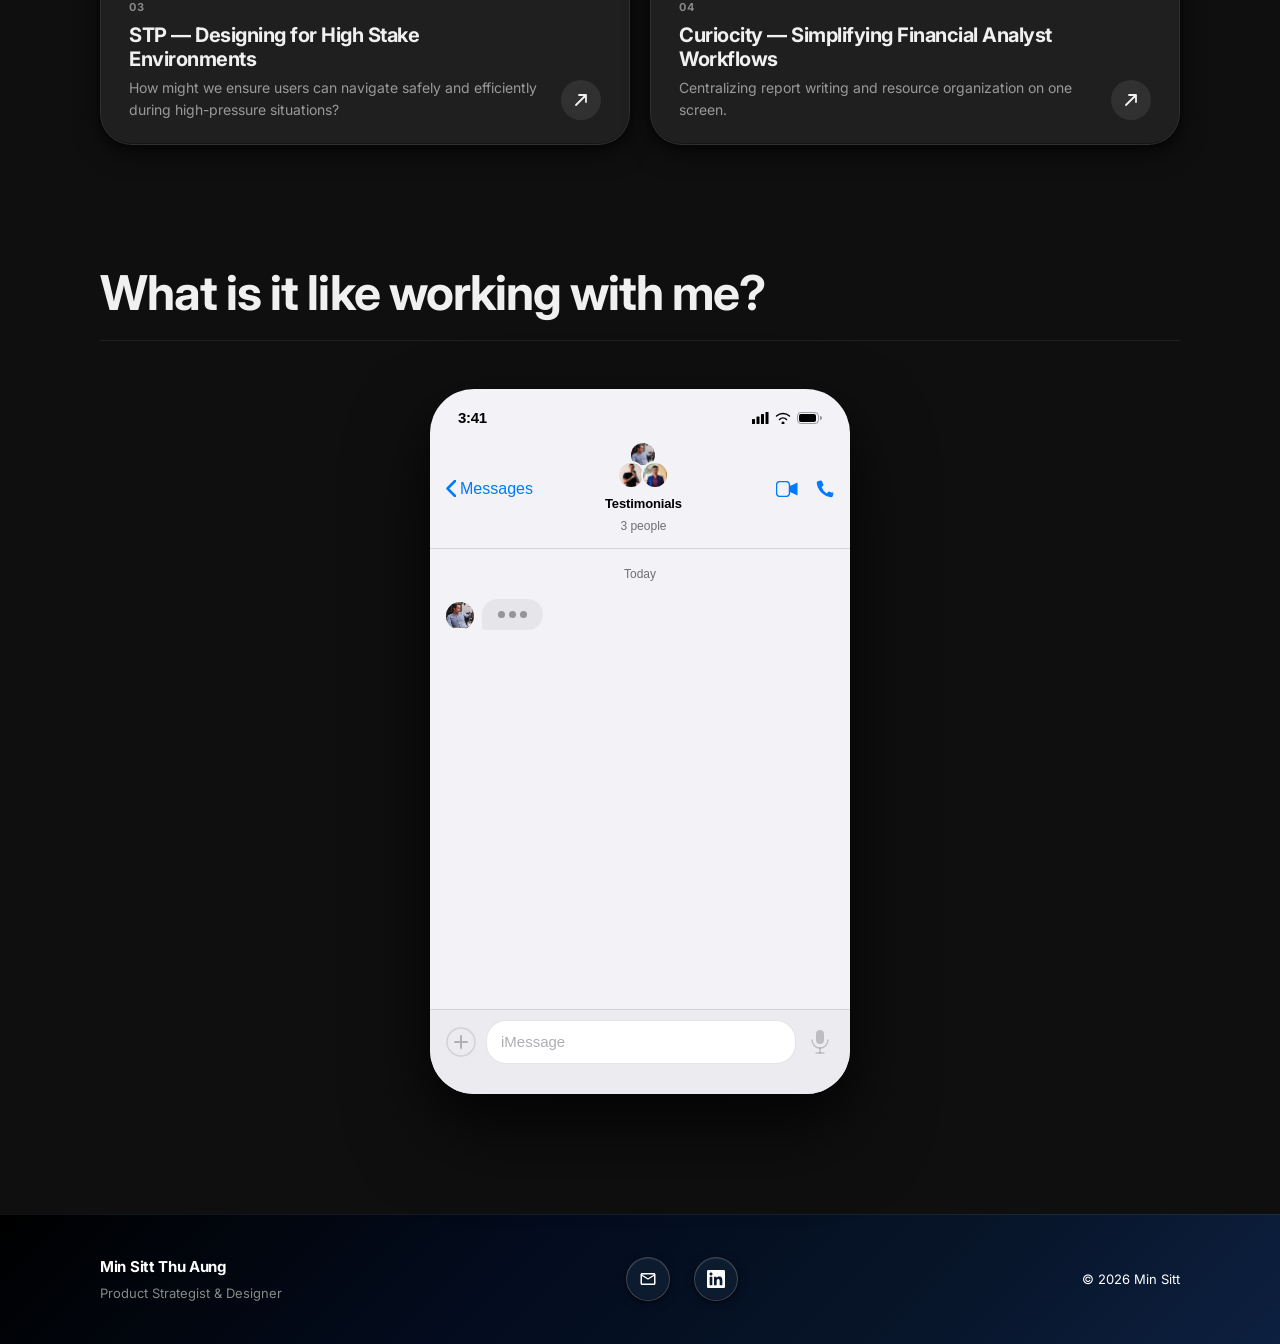
==== commit 4729706b: "Replace JPM card placeholder with JPMorganCaseStudyThumbnail.png https://claude.ai/code/session_01Rt" ====
--- a/index.html
+++ b/index.html
@@ -129,8 +129,7 @@
           <!-- 01 — JP Morgan Transaction Visibility -->
           <a href="case-study-5.html" class="project-card fade-up">
             <div class="project-preview">
-              <div class="grad-jpm project-preview-bg"></div>
-              <img src="J.P.Morgan_Logo_0.svg" alt="J.P. Morgan" style="position:absolute;top:50%;left:50%;transform:translate(-50%,-50%);width:240px;height:auto;pointer-events:none;user-select:none;" />
+              <img src="assets/JPM/JPMorganCaseStudyThumbnail.png" alt="JP Morgan Transaction Visibility" />
             </div>
             <div class="project-info">
               <div class="project-meta">
